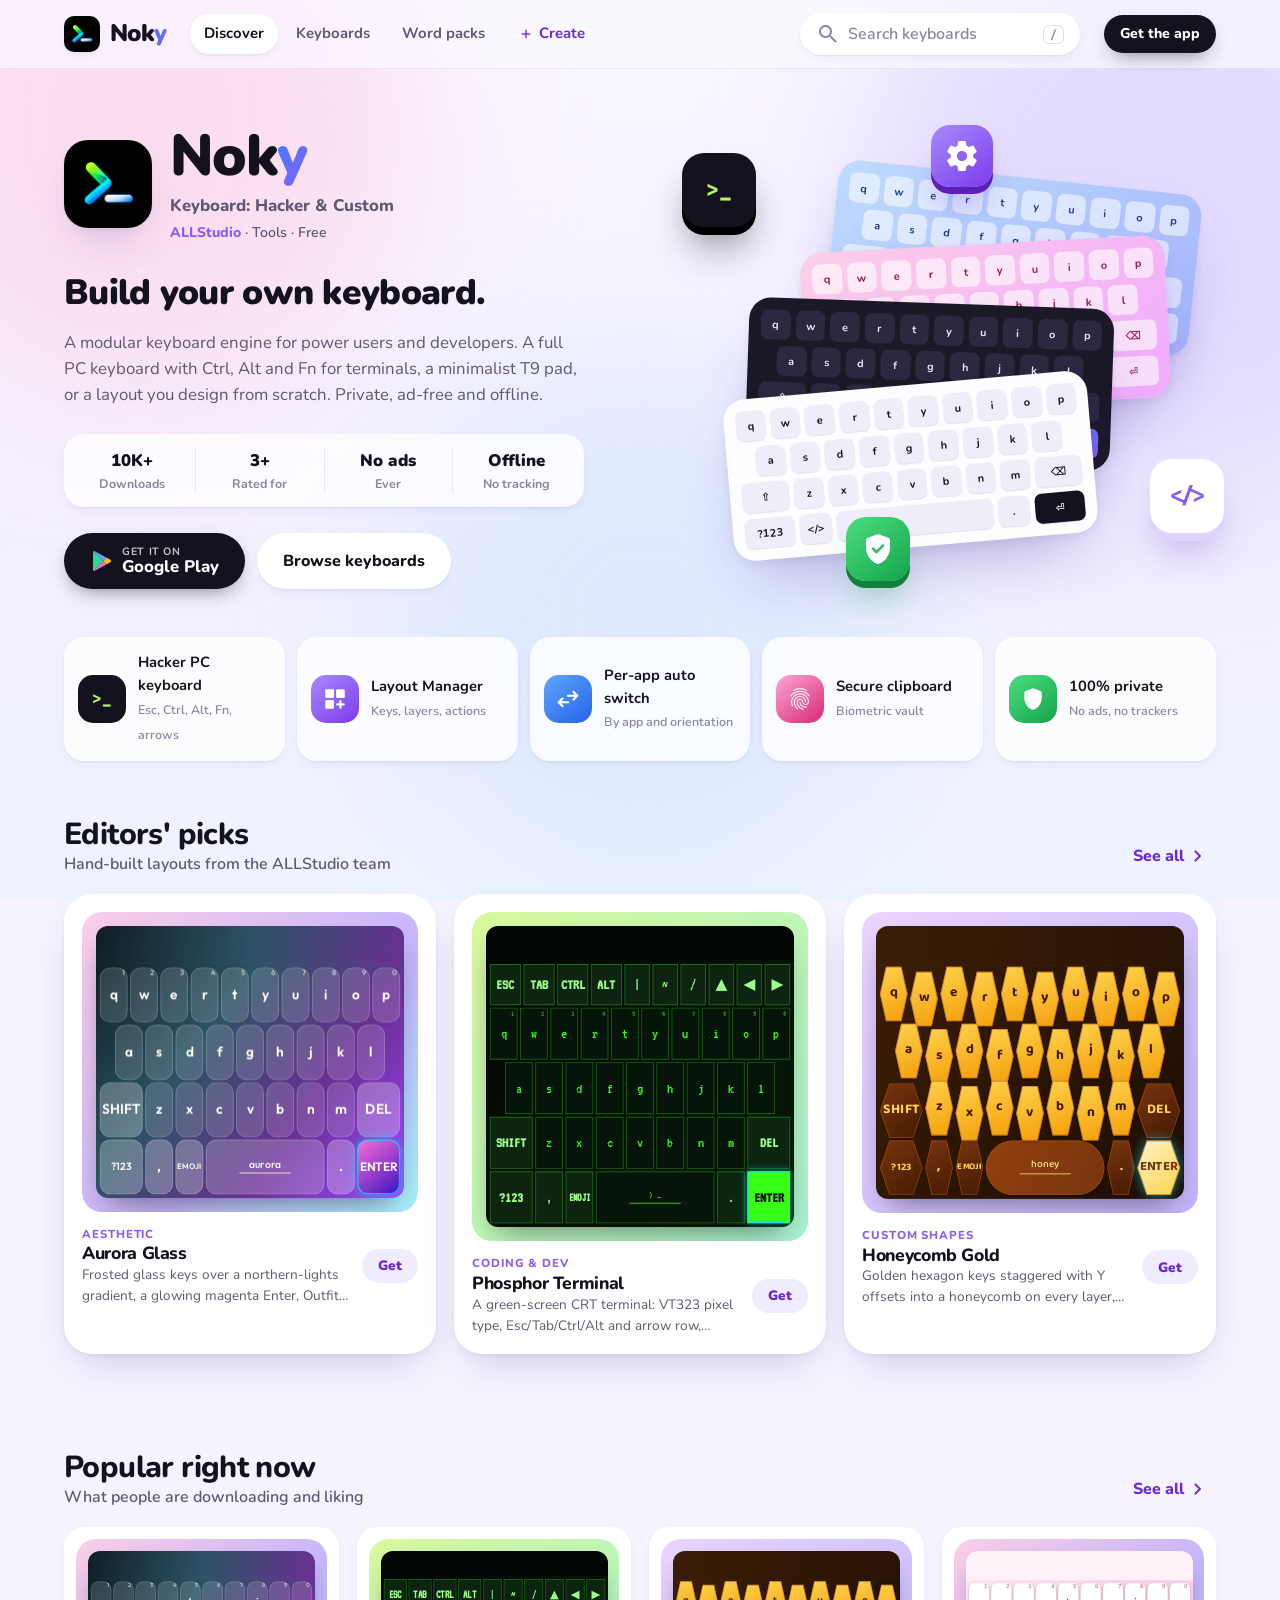
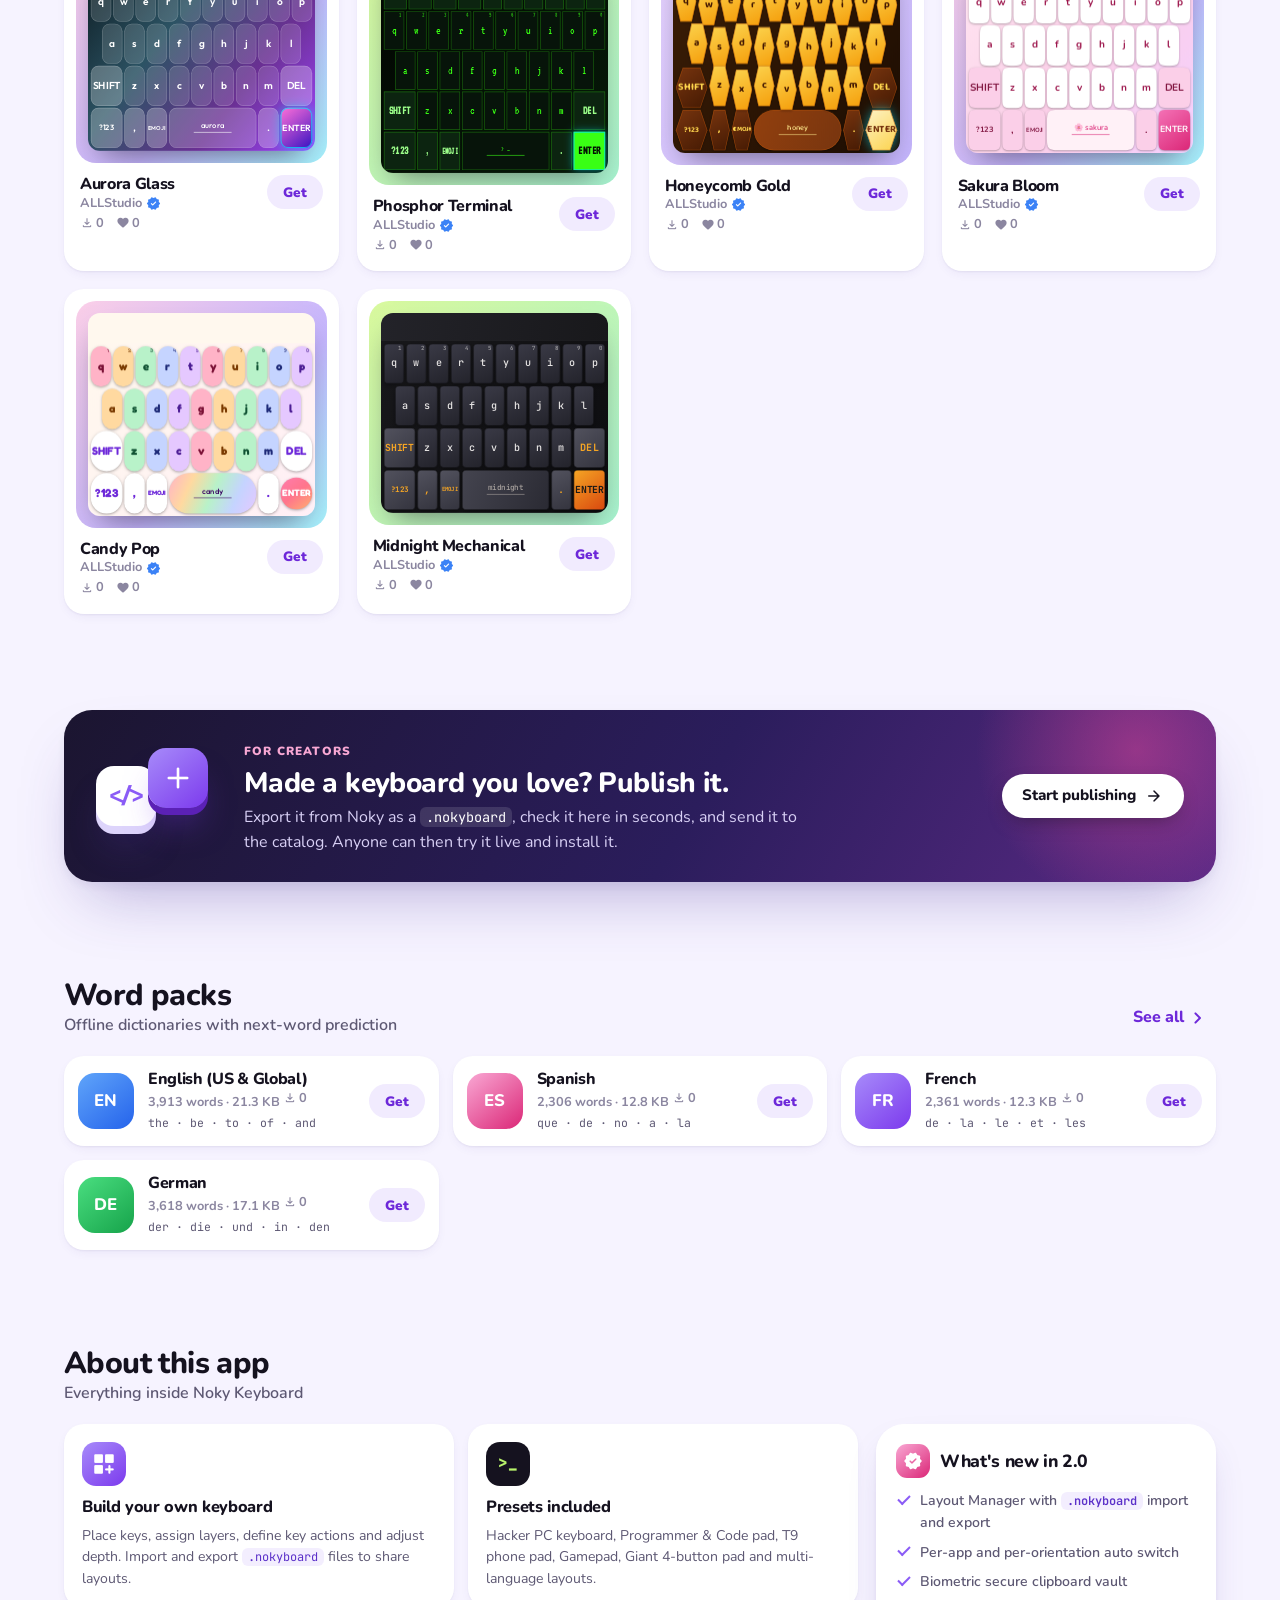
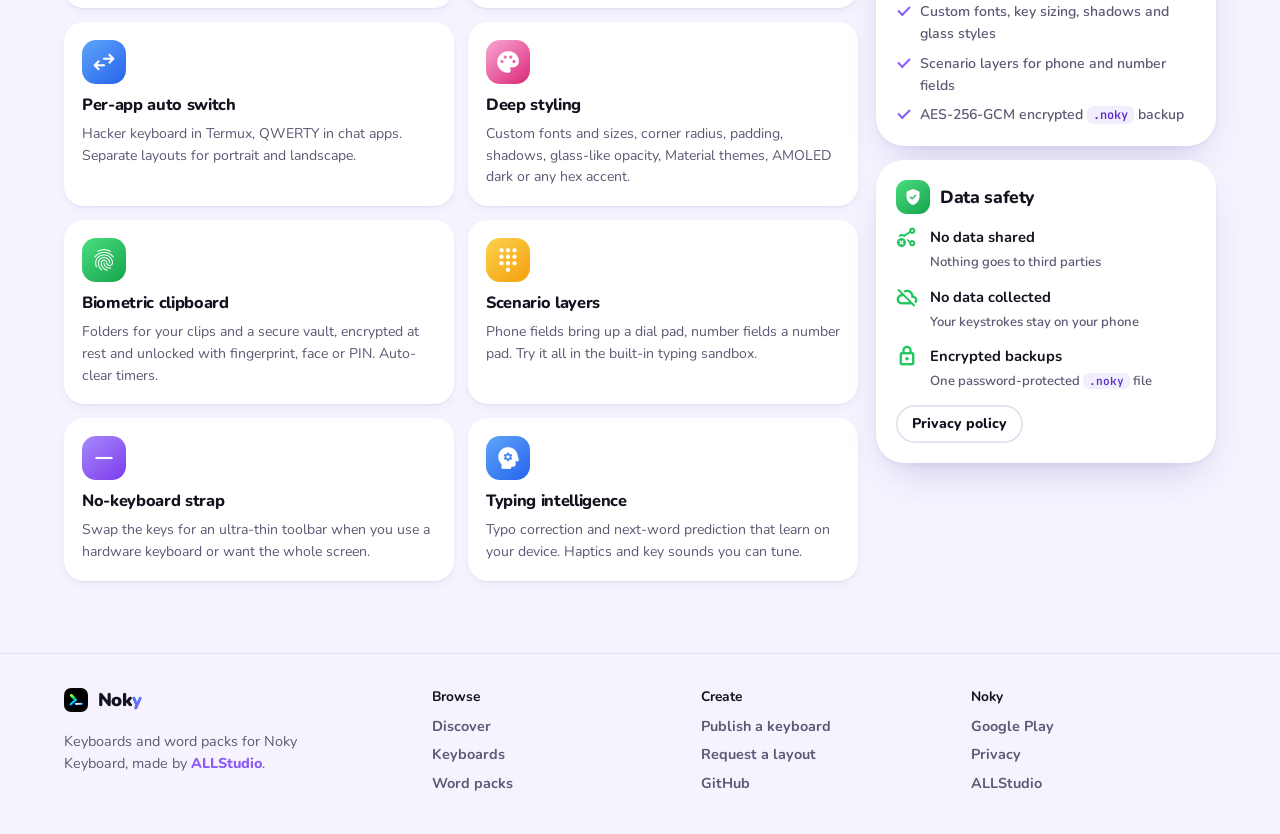
==== index.html @ 3ae0f31f "Added Initial Content" ====
<!DOCTYPE html>
<html lang="en">
<head>
    <meta charset="UTF-8">
    <meta name="viewport" content="width=device-width, initial-scale=1.0, viewport-fit=cover">
    <title>Noky Keyboard — Hacker &amp; Custom Keyboard for Android</title>
    <meta name="description" content="Try custom keyboards for Noky Keyboard live in your browser, then install them on Android. Private, ad-free and offline.">
    <script>
        // Old one-page links (including the one inside the Noky app) → their new pages.
        (function () {
            var to = { keyboards: "./keyboards.html", dictionaries: "./word-packs.html", create: "./create.html", publish: "./create.html#publish", request: "./create.html#request" }[location.hash.slice(1)];
            if (to) location.replace(to);
        })();
    </script>
    <meta name="theme-color" content="#F4F0FF">
    <link rel="canonical" href="https://noky.allstudio.app/">
    <meta property="og:type" content="website">
    <meta property="og:site_name" content="Noky Keyboard">
    <meta property="og:title" content="Noky Keyboard — Hacker &amp; Custom Keyboard for Android">
    <meta property="og:description" content="Try custom keyboards for Noky Keyboard live in your browser, then install them on Android. Private, ad-free and offline.">
    <meta property="og:url" content="https://noky.allstudio.app/">
    <meta property="og:image" content="https://noky.allstudio.app/icon.png">
    <meta name="twitter:card" content="summary">
    <link rel="icon" type="image/png" href="./icon-192.png">
    <link rel="apple-touch-icon" href="./icon.png">
    <link rel="preconnect" href="https://fonts.googleapis.com">
    <link rel="preconnect" href="https://fonts.gstatic.com" crossorigin>
    <link href="https://fonts.googleapis.com/css2?family=Nunito:wght@500;600;700;800;900&family=JetBrains+Mono:wght@400;500;600&display=swap" rel="stylesheet">
    <!-- Icon subset for the page itself (see README → Icons). Keyboard previews fetch their own icons on demand. -->
    <link href="https://fonts.googleapis.com/css2?family=Material+Symbols+Rounded:opsz,wght,FILL,GRAD@20..48,400..600,0..1,0&icon_names=add,add_circle,arrow_forward,attach_file,auto_awesome,back_hand,block,bolt,check_circle,chevron_right,close,cloud_off,dashboard_customize,delete_sweep,dialpad,download,download_done,edit_note,error,expand_more,explore,fact_check,favorite,fingerprint,function,gpp_maybe,heart_minus,hexagon,horizontal_rule,info,ios_share,keyboard,link,lock,mail,menu_book,new_releases,palette,psychology,publish,rocket_launch,search,search_off,settings,share_off,shield,shield_lock,sort,swap_horiz,task_alt,terminal,upload_file,verified,verified_user,visibility,warning,workspace_premium&display=block" rel="stylesheet">
    <link rel="stylesheet" href="./styles.css">
</head>
<body data-page="home">
    <a class="skip-link" href="#main">Skip to content</a>
    <div class="backdrop-blobs" aria-hidden="true"><span></span><span></span><span></span></div>

    <header class="topbar">
        <div class="container topbar-row">
            <a href="./" class="brand" aria-label="Noky home">
                <img src="./icon-192.png" alt="" class="brand-icon" width="36" height="36">
                <span class="wordmark">Nok<span class="y">y</span></span>
            </a>
            <nav class="topnav" aria-label="Main">
                <a href="./" aria-current="page">Discover</a>
                <a href="./keyboards.html">Keyboards</a>
                <a href="./word-packs.html">Word packs</a>
                <a href="./create.html" class="nav-create"><span class="material-symbols-rounded" aria-hidden="true">add</span>Create</a>
            </nav>
            <label class="search">
                <span class="material-symbols-rounded" aria-hidden="true">search</span>
                <input type="search" id="kbdSearchInput" placeholder="Search keyboards" aria-label="Search keyboards" autocomplete="off" enterkeyhint="search">
                <kbd class="slash" aria-hidden="true">/</kbd>
            </label>
            <a href="https://play.google.com/store/apps/details?id=app.allstudio.noky" target="_blank" rel="noopener noreferrer" class="btn btn-ink btn-sm get-app">
                Get the app
            </a>
        </div>
    </header>

    <main id="main">
        <!-- App listing hero -->
        <section class="hero">
            <div class="container hero-grid">
                <div class="hero-copy">
                    <div class="listing-head">
                        <img src="./icon-192.png" alt="Noky Keyboard app icon" class="app-icon" width="88" height="88">
                        <div>
                            <h1 class="wordmark xl">Nok<span class="y">y</span></h1>
                            <p class="app-name">Keyboard: Hacker &amp; Custom</p>
                            <p class="dev"><a href="https://allstudio.app">ALLStudio</a> · Tools · Free</p>
                        </div>
                    </div>
                    <p class="hero-tagline">Build your own keyboard.</p>
                    <p class="hero-sub">A modular keyboard engine for power users and developers. A full PC keyboard with Ctrl, Alt and Fn for terminals, a minimalist T9 pad, or a layout you design from scratch. Private, ad-free and offline.</p>

                    <div class="stat-strip" role="list">
                        <div class="stat" role="listitem"><strong>10K+</strong><span>Downloads</span></div>
                        <div class="stat" role="listitem"><strong>3+</strong><span>Rated for</span></div>
                        <div class="stat" role="listitem"><strong>No ads</strong><span>Ever</span></div>
                        <div class="stat" role="listitem"><strong>Offline</strong><span>No tracking</span></div>
                    </div>

                    <div class="hero-cta">
                        <a href="https://play.google.com/store/apps/details?id=app.allstudio.noky" target="_blank" rel="noopener noreferrer" class="btn btn-ink btn-lg">
                            <svg class="play-glyph" viewBox="0 0 24 24" aria-hidden="true"><path fill="#34D399" d="M3.6 2.2 13.4 12l-9.8 9.8c-.4-.2-.6-.6-.6-1.1V3.3c0-.5.2-.9.6-1.1z"/><path fill="#60A5FA" d="m16.7 8.7-3.3 3.3-9.8-9.8c.3-.2.8-.2 1.2 0l11.9 6.5z"/><path fill="#F472B6" d="m16.7 15.3-11.9 6.5c-.4.2-.9.2-1.2 0l9.8-9.8 3.3 3.3z"/><path fill="#FBBF24" d="m20.4 13.3-3.7 2-3.3-3.3 3.3-3.3 3.7 2c.9.5.9 2.1 0 2.6z"/></svg>
                            <span class="stack"><small>Get it on</small>Google Play</span>
                        </a>
                        <a href="./keyboards.html" class="btn btn-soft btn-lg">Browse keyboards</a>
                    </div>
                </div>

                <div class="hero-art" aria-hidden="true">
                    <div class="kb-stack">
                        <div class="mini-kb theme-blue" data-mini></div>
                        <div class="mini-kb theme-pink" data-mini></div>
                        <div class="mini-kb theme-dark" data-mini></div>
                        <div class="mini-kb theme-light" data-mini></div>
                    </div>
                    <div class="tile3d t-term"><span class="mono">&gt;_</span></div>
                    <div class="tile3d t-code"><span class="mono">&lt;/&gt;</span></div>
                    <div class="tile3d t-gear"><span class="material-symbols-rounded filled">settings</span></div>
                    <div class="tile3d t-shield"><span class="material-symbols-rounded filled">verified_user</span></div>
                </div>
            </div>
        </section>

        <!-- Highlights -->
        <section class="container highlights" aria-label="Highlights">
            <div class="hl"><span class="squircle c-ink"><span class="mono">&gt;_</span></span><div><strong>Hacker PC keyboard</strong><span>Esc, Ctrl, Alt, Fn, arrows</span></div></div>
            <div class="hl"><span class="squircle c-purple"><span class="material-symbols-rounded filled">dashboard_customize</span></span><div><strong>Layout Manager</strong><span>Keys, layers, actions</span></div></div>
            <div class="hl"><span class="squircle c-blue"><span class="material-symbols-rounded filled">swap_horiz</span></span><div><strong>Per-app auto switch</strong><span>By app and orientation</span></div></div>
            <div class="hl"><span class="squircle c-pink"><span class="material-symbols-rounded filled">fingerprint</span></span><div><strong>Secure clipboard</strong><span>Biometric vault</span></div></div>
            <div class="hl"><span class="squircle c-green"><span class="material-symbols-rounded filled">shield</span></span><div><strong>100% private</strong><span>No ads, no trackers</span></div></div>
        </section>

        <!-- Featured -->
        <section class="section" aria-labelledby="featuredTitle">
            <div class="container">
                <div class="section-head">
                    <div>
                        <h2 id="featuredTitle">Editors' picks</h2>
                        <p>Hand-built layouts from the ALLStudio team</p>
                    </div>
                    <a class="see-all" href="./keyboards.html">See all<span class="material-symbols-rounded" aria-hidden="true">chevron_right</span></a>
                </div>
                <div id="featuredRail" class="featured-rail"></div>
            </div>
        </section>

        <section class="section">
            <div class="container">
                <div class="section-head">
                    <div>
                        <h2>Popular right now</h2>
                        <p>What people are downloading and liking</p>
                    </div>
                    <a class="see-all" href="./keyboards.html">See all<span class="material-symbols-rounded" aria-hidden="true">chevron_right</span></a>
                </div>
                <div id="popularGrid" class="kbd-grid compact"></div>
            </div>
        </section>

        <!-- Create banner -->
        <section class="section">
            <div class="container">
                <a href="./create.html" class="create-banner">
                    <div class="cb-art" aria-hidden="true">
                        <span class="tile3d mini t-code"><span class="mono">&lt;/&gt;</span></span>
                        <span class="tile3d mini t-gear"><span class="material-symbols-rounded filled">add</span></span>
                    </div>
                    <div class="cb-copy">
                        <span class="eyebrow">For creators</span>
                        <h2>Made a keyboard you love? Publish it.</h2>
                        <p>Export it from Noky as a <code>.nokyboard</code>, check it here in seconds, and send it to the catalog. Anyone can then try it live and install it.</p>
                    </div>
                    <span class="btn btn-ink">Start publishing<span class="material-symbols-rounded" aria-hidden="true">arrow_forward</span></span>
                </a>
            </div>
        </section>

        <section class="section">
            <div class="container">
                <div class="section-head">
                    <div>
                        <h2>Word packs</h2>
                        <p>Offline dictionaries with next-word prediction</p>
                    </div>
                    <a class="see-all" href="./word-packs.html">See all<span class="material-symbols-rounded" aria-hidden="true">chevron_right</span></a>
                </div>
                <div id="dictionariesGrid" class="dict-grid" data-limit="4"></div>
            </div>
        </section>

        <!-- About this app -->
        <section id="about" class="section">
            <div class="container">
                <div class="section-head">
                    <div>
                        <h2>About this app</h2>
                        <p>Everything inside Noky Keyboard</p>
                    </div>
                </div>
                <div class="about-grid">
                    <div class="features">
                        <article class="feat">
                            <span class="squircle c-purple"><span class="material-symbols-rounded filled">dashboard_customize</span></span>
                            <h3>Build your own keyboard</h3>
                            <p>Place keys, assign layers, define key actions and adjust depth. Import and export <code>.nokyboard</code> files to share layouts.</p>
                        </article>
                        <article class="feat">
                            <span class="squircle c-ink"><span class="mono">&gt;_</span></span>
                            <h3>Presets included</h3>
                            <p>Hacker PC keyboard, Programmer &amp; Code pad, T9 phone pad, Gamepad, Giant 4-button pad and multi-language layouts.</p>
                        </article>
                        <article class="feat">
                            <span class="squircle c-blue"><span class="material-symbols-rounded filled">swap_horiz</span></span>
                            <h3>Per-app auto switch</h3>
                            <p>Hacker keyboard in Termux, QWERTY in chat apps. Separate layouts for portrait and landscape.</p>
                        </article>
                        <article class="feat">
                            <span class="squircle c-pink"><span class="material-symbols-rounded filled">palette</span></span>
                            <h3>Deep styling</h3>
                            <p>Custom fonts and sizes, corner radius, padding, shadows, glass-like opacity, Material themes, AMOLED dark or any hex accent.</p>
                        </article>
                        <article class="feat">
                            <span class="squircle c-green"><span class="material-symbols-rounded filled">fingerprint</span></span>
                            <h3>Biometric clipboard</h3>
                            <p>Folders for your clips and a secure vault, encrypted at rest and unlocked with fingerprint, face or PIN. Auto-clear timers.</p>
                        </article>
                        <article class="feat">
                            <span class="squircle c-amber"><span class="material-symbols-rounded filled">dialpad</span></span>
                            <h3>Scenario layers</h3>
                            <p>Phone fields bring up a dial pad, number fields a number pad. Try it all in the built-in typing sandbox.</p>
                        </article>
                        <article class="feat">
                            <span class="squircle c-purple"><span class="material-symbols-rounded filled">horizontal_rule</span></span>
                            <h3>No-keyboard strap</h3>
                            <p>Swap the keys for an ultra-thin toolbar when you use a hardware keyboard or want the whole screen.</p>
                        </article>
                        <article class="feat">
                            <span class="squircle c-blue"><span class="material-symbols-rounded filled">psychology</span></span>
                            <h3>Typing intelligence</h3>
                            <p>Typo correction and next-word prediction that learn on your device. Haptics and key sounds you can tune.</p>
                        </article>
                    </div>

                    <aside class="side-cards">
                        <div class="card side">
                            <h3><span class="squircle sm c-pink"><span class="material-symbols-rounded filled">new_releases</span></span>What's new in 2.0</h3>
                            <ul class="ticks">
                                <li>Layout Manager with <code>.nokyboard</code> import and export</li>
                                <li>Per-app and per-orientation auto switch</li>
                                <li>Biometric secure clipboard vault</li>
                                <li>Custom fonts, key sizing, shadows and glass styles</li>
                                <li>Scenario layers for phone and number fields</li>
                                <li>AES-256-GCM encrypted <code>.noky</code> backup</li>
                            </ul>
                        </div>
                        <div class="card side">
                            <h3><span class="squircle sm c-green"><span class="material-symbols-rounded filled">verified_user</span></span>Data safety</h3>
                            <div class="safety-line"><span class="material-symbols-rounded">share_off</span><div><strong>No data shared</strong><span>Nothing goes to third parties</span></div></div>
                            <div class="safety-line"><span class="material-symbols-rounded">cloud_off</span><div><strong>No data collected</strong><span>Your keystrokes stay on your phone</span></div></div>
                            <div class="safety-line"><span class="material-symbols-rounded">lock</span><div><strong>Encrypted backups</strong><span>One password-protected <code>.noky</code> file</span></div></div>
                            <a href="./privacy-policy.html" class="btn btn-ghost btn-sm">Privacy policy</a>
                        </div>
                    </aside>
                </div>
            </div>
        </section>
    </main>

    <!-- Keyboard details sheet -->
    <div id="previewModalBackdrop" class="sheet-backdrop" role="dialog" aria-modal="true" aria-labelledby="previewModalTitle" hidden>
        <div class="sheet">
            <button type="button" id="closePreviewModalBtn" class="icon-btn sheet-close" aria-label="Close">
                <span class="material-symbols-rounded">close</span>
            </button>

            <div class="sheet-head">
                <span id="previewModalIcon" class="squircle lg c-purple"><span class="material-symbols-rounded filled">keyboard</span></span>
                <div class="sheet-title">
                    <h3 id="previewModalTitle">Keyboard</h3>
                    <p class="dev"><span id="previewModalAuthorBadge">ALLStudio</span> <span id="previewModalVerified" class="material-symbols-rounded filled verified" title="Official ALLStudio package">verified</span> · <span id="previewModalCategory"></span></p>
                </div>
                <div class="sheet-actions">
                    <button type="button" id="likeKeyboardBtn" class="btn btn-soft like-btn" aria-pressed="false" aria-label="Like this keyboard" hidden>
                        <span class="material-symbols-rounded">favorite</span><span class="like-count">0</span>
                    </button>
                    <div class="share-wrap" id="shareWrap">
                        <button type="button" id="shareKeyboardBtn" class="btn btn-soft share-btn" aria-haspopup="menu" aria-expanded="false" aria-controls="shareMenu">
                            <span class="material-symbols-rounded">ios_share</span><span class="label">Share</span>
                        </button>
                        <div id="shareMenu" class="share-menu" role="menu" hidden>
                            <div class="share-head">
                                <strong>Share this keyboard</strong>
                                <span class="mono" data-share-url></span>
                            </div>
                            <button type="button" class="share-item primary" data-copy-link role="menuitem"><span class="material-symbols-rounded">link</span>Copy link</button>
                            <div class="share-grid">
                                <a class="share-app" data-share="whatsapp" href="#" target="_blank" rel="noopener noreferrer" role="menuitem"><span class="dot wa"><svg viewBox="0 0 24 24" aria-hidden="true"><path fill="currentColor" d="M12 2a10 10 0 0 0-8.6 15.1L2 22l5-1.3A10 10 0 1 0 12 2Zm5.3 14.1c-.2.6-1.3 1.2-1.8 1.3-.5.1-1 .1-3.3-.8-2.8-1.2-4.6-4-4.7-4.2-.1-.2-1.1-1.5-1.1-2.9s.7-2 1-2.3c.2-.3.5-.3.7-.3h.5c.2 0 .4 0 .6.5l.9 2.1c.1.2.1.4 0 .5l-.3.5-.4.4c-.1.1-.3.3-.1.6.2.3.8 1.3 1.7 2.1 1.2 1 2.1 1.3 2.4 1.5.3.1.5.1.6-.1l.9-1.1c.2-.3.4-.2.6-.1l2 1c.3.1.5.2.5.3.1.2.1.7-.1 1.3Z"/></svg></span>WhatsApp</a>
                                <a class="share-app" data-share="telegram" href="#" target="_blank" rel="noopener noreferrer" role="menuitem"><span class="dot tg"><svg viewBox="0 0 24 24" aria-hidden="true"><path fill="currentColor" d="M21.6 4.2 2.9 11.4c-1.3.5-1.3 1.2-.2 1.6l4.8 1.5 1.8 5.6c.2.6.1.9.8.9.5 0 .7-.2 1-.5l2.4-2.3 4.9 3.6c.9.5 1.6.2 1.8-.8l3.2-15.1c.3-1.3-.5-1.9-1.8-1.3ZM8 14.1l10.3-6.5c.5-.3.9-.1.6.2l-8.8 8-.3 3.6L8 14.1Z"/></svg></span>Telegram</a>
                                <a class="share-app" data-share="x" href="#" target="_blank" rel="noopener noreferrer" role="menuitem"><span class="dot xx"><svg viewBox="0 0 24 24" aria-hidden="true"><path fill="currentColor" d="M17.8 3h3.1l-6.8 7.7 8 10.3h-6.2l-4.9-6.3L5.4 21H2.3l7.2-8.3L1.8 3h6.4l4.4 5.8L17.8 3Zm-1.1 16.2h1.7L7.4 4.7H5.6l11.1 14.5Z"/></svg></span>X</a>
                                <a class="share-app" data-share="reddit" href="#" target="_blank" rel="noopener noreferrer" role="menuitem"><span class="dot rd"><svg viewBox="0 0 24 24" aria-hidden="true"><path fill="currentColor" d="M22 12.1a2.2 2.2 0 0 0-3.7-1.6 10.8 10.8 0 0 0-5.8-1.8l1-4.6 3.2.7a1.6 1.6 0 1 0 .2-1l-3.6-.8a.5.5 0 0 0-.6.4l-1.1 5.3c-2.2 0-4.3.7-5.9 1.8a2.2 2.2 0 1 0-2.4 3.6v.6c0 3.4 3.9 6.1 8.8 6.1s8.8-2.7 8.8-6.1v-.6A2.2 2.2 0 0 0 22 12.1ZM7 13.7a1.6 1.6 0 1 1 3.1 0 1.6 1.6 0 0 1-3.1 0Zm8.8 4.1a5.7 5.7 0 0 1-3.8 1.2 5.7 5.7 0 0 1-3.8-1.2.4.4 0 0 1 .6-.6 4.9 4.9 0 0 0 3.2 1 4.9 4.9 0 0 0 3.2-1 .4.4 0 1 1 .6.6Zm-.3-2.5a1.6 1.6 0 1 1 0-3.2 1.6 1.6 0 0 1 0 3.2Z"/></svg></span>Reddit</a>
                                <a class="share-app" data-share="email" href="#" role="menuitem"><span class="dot em"><span class="material-symbols-rounded">mail</span></span>Email</a>
                                <button type="button" class="share-app" data-copy-file role="menuitem"><span class="dot fl"><span class="material-symbols-rounded">attach_file</span></span>File link</button>
                            </div>
                        </div>
                    </div>
                    <a id="previewModalDownloadBtn" href="#" download class="btn btn-ink" data-dl="">
                        <span class="material-symbols-rounded">download</span>Get
                    </a>
                </div>
            </div>

            <div id="previewModalStats" class="stat-strip compact"></div>

            <div class="try-panel">
                <div class="try-bar">
                    <span class="try-label">Try it</span>
                    <span id="modalSandboxText" class="mono try-text"></span>
                    <span id="modalSandboxNote" class="try-note" hidden></span>
                    <button type="button" id="modalSandboxClearBtn" class="btn btn-ghost btn-xs">Clear</button>
                </div>
                <div id="modalLayerTabs" class="chips small"></div>
                <div class="stage-wrap">
                    <div id="modalKeyboardStage" class="kbd-stage"></div>
                    <div id="altPopover" class="alt-popover" hidden></div>
                </div>
                <div id="modalKeyInspector" class="key-inspector" aria-live="polite">Tap or hold a key to see what it does.</div>
            </div>

            <div class="sheet-body">
                <div>
                    <h4>About this keyboard</h4>
                    <p id="previewModalDesc"></p>
                    <div id="previewModalTags" class="tag-row"></div>
                </div>
                <div class="pkg-info">
                    <h4>Package</h4>
                    <dl>
                        <dt>ID</dt><dd id="previewModalIdBadge" class="mono"></dd>
                        <dt>File</dt><dd id="previewModalFile" class="mono"></dd>
                        <dt>Checksum</dt><dd id="previewModalSha" class="mono sha"></dd>
                    </dl>
                </div>
            </div>
        </div>
    </div>

    <footer class="footer">
        <div class="container footer-grid">
            <div class="footer-brand">
                <a href="./" class="brand small"><img src="./icon-192.png" alt="" width="24" height="24"><span class="wordmark">Nok<span class="y">y</span></span></a>
                <p>Keyboards and word packs for Noky Keyboard, made by <a href="https://allstudio.app">ALLStudio</a>.</p>
            </div>
            <nav class="footer-col" aria-label="Browse">
                <strong>Browse</strong>
                <a href="./">Discover</a>
                <a href="./keyboards.html">Keyboards</a>
                <a href="./word-packs.html">Word packs</a>
            </nav>
            <nav class="footer-col" aria-label="Create">
                <strong>Create</strong>
                <a href="./create.html">Publish a keyboard</a>
                <a href="./create.html#request">Request a layout</a>
                <a href="https://github.com/alllifelevel/noky" target="_blank" rel="noopener noreferrer">GitHub</a>
            </nav>
            <nav class="footer-col" aria-label="Noky">
                <strong>Noky</strong>
                <a href="https://play.google.com/store/apps/details?id=app.allstudio.noky" target="_blank" rel="noopener noreferrer">Google Play</a>
                <a href="./privacy-policy.html">Privacy</a>
                <a href="https://allstudio.app">ALLStudio</a>
            </nav>
        </div>
    </footer>

    <nav class="tabbar" aria-label="Main">
        <a href="./" aria-current="page"><span class="material-symbols-rounded filled" aria-hidden="true">explore</span><span>Discover</span></a>
        <a href="./keyboards.html"><span class="material-symbols-rounded" aria-hidden="true">keyboard</span><span>Keyboards</span></a>
        <a href="./word-packs.html"><span class="material-symbols-rounded" aria-hidden="true">menu_book</span><span>Word packs</span></a>
        <a href="./create.html"><span class="material-symbols-rounded" aria-hidden="true">add_circle</span><span>Create</span></a>
    </nav>

    <div id="toast" class="toast" role="status" aria-live="polite"></div>

    <script src="./config.js" defer></script>
    <script src="./stats.js" defer></script>
    <script src="./key-icons.js" defer></script>
    <script src="./renderer.js" defer></script>
    <script src="./app.js" defer></script>
</body>
</html>
---- styles.css ----
/* Noky — Playful Technical / Soft Neumorphism */
:root {
    --ink: #15121f;
    --ink-2: #2a2638;
    --text: #1d1a2b;
    --text-2: #5d5873;
    --text-3: #8b86a0;
    --bg: #f6f3ff;
    --card: rgba(255, 255, 255, 0.78);
    --card-solid: #ffffff;
    --line: rgba(80, 60, 160, 0.10);
    --line-2: rgba(80, 60, 160, 0.18);

    --blue: #3b82f6;
    --purple: #8b5cf6;
    --pink: #ec4899;
    --green: #22c55e;
    --amber: #f59e0b;
    --danger: #e11d48;
    --grad-y: linear-gradient(135deg, #3b82f6 0%, #8b5cf6 100%);

    --sh-1: 0 1px 2px rgba(50, 30, 110, 0.06), 0 4px 12px -4px rgba(70, 50, 150, 0.10);
    --sh-2: 0 2px 4px rgba(50, 30, 110, 0.05), 0 18px 40px -16px rgba(70, 50, 150, 0.28);
    --sh-3: 0 4px 8px rgba(50, 30, 110, 0.06), 0 32px 64px -24px rgba(70, 50, 150, 0.38);

    --r-sm: 12px;
    --r: 20px;
    --r-lg: 28px;
    --font: "Nunito", system-ui, -apple-system, "Segoe UI", sans-serif;
    --mono: "JetBrains Mono", ui-monospace, Consolas, monospace;
    --ease: cubic-bezier(0.2, 0, 0, 1);
}

*, *::before, *::after { box-sizing: border-box; margin: 0; padding: 0; }
html { scroll-behavior: smooth; scroll-padding-top: 84px; -webkit-text-size-adjust: 100%; }
body {
    font-family: var(--font);
    font-size: 16px;
    line-height: 1.55;
    color: var(--text);
    background: var(--bg);
    -webkit-font-smoothing: antialiased;
    overflow-x: hidden;
}
body.no-scroll { overflow: hidden; }
a { color: inherit; text-decoration: none; }
img, svg { display: block; }
button, input, select, textarea { font: inherit; color: inherit; }
h1, h2, h3, h4 { font-weight: 800; letter-spacing: -0.02em; line-height: 1.15; }
code, .mono { font-family: var(--mono); }
code { font-size: 0.85em; background: rgba(139, 92, 246, 0.10); color: #5b30c9; border-radius: 6px; padding: 1px 6px; }
.muted { color: var(--text-2); }
[hidden] { display: none !important; }
:focus-visible { outline: 3px solid rgba(139, 92, 246, 0.55); outline-offset: 2px; border-radius: 8px; }

.container { width: 100%; max-width: 1200px; margin: 0 auto; padding: 0 24px; }
@media (max-width: 640px) { .container { padding: 0 16px; } }

/* Pastel backdrop */
.backdrop-blobs { position: fixed; inset: 0; z-index: -1; overflow: hidden; pointer-events: none;
    background: linear-gradient(180deg, #fbf8ff 0%, #f3efff 60%, #eef3ff 100%); }
.backdrop-blobs span { position: absolute; border-radius: 50%; filter: blur(80px); opacity: 0.75; }
.backdrop-blobs span:nth-child(1) { width: 560px; height: 560px; left: -140px; top: -160px; background: #fcd6ec; }
.backdrop-blobs span:nth-child(2) { width: 620px; height: 620px; right: -200px; top: -120px; background: #dcd3ff; }
.backdrop-blobs span:nth-child(3) { width: 520px; height: 520px; left: 30%; top: 360px; background: #d3e6ff; opacity: 0.6; }

/* Wordmark */
.wordmark { font-weight: 900; letter-spacing: -0.03em; color: var(--ink); white-space: nowrap; }
.wordmark .y { display: inline-block; background: var(--grad-y); -webkit-background-clip: text; background-clip: text; color: transparent; -webkit-text-fill-color: transparent; padding: 0 0.1em 0.16em 0.02em; margin: 0 -0.1em -0.16em -0.02em; }
.wordmark.xl { font-size: clamp(2.6rem, 6vw, 3.6rem); line-height: 1.08; padding-bottom: 0.04em; }

/* Buttons */
.btn {
    display: inline-flex; align-items: center; justify-content: center; gap: 8px;
    height: 44px; padding: 0 20px; border-radius: 999px; border: 0;
    font-weight: 800; font-size: 0.95rem; cursor: pointer; white-space: nowrap;
    transition: transform 140ms var(--ease), box-shadow 160ms var(--ease), background-color 160ms var(--ease);
}
.btn:hover { transform: translateY(-1px); }
.btn:active { transform: translateY(1px); }
.btn .material-symbols-rounded { font-size: 20px; }
.btn-sm { height: 38px; padding: 0 16px; font-size: 0.88rem; }
.btn-xs { height: 30px; padding: 0 12px; font-size: 0.8rem; }
.btn-lg { height: 56px; padding: 0 26px; font-size: 1rem; }
.btn-ink { background: var(--ink); color: #fff; box-shadow: 0 8px 20px -8px rgba(21, 18, 31, 0.55); }
.btn-ink:hover { box-shadow: 0 12px 26px -10px rgba(21, 18, 31, 0.6); }
.btn-soft { background: var(--card-solid); color: var(--ink); box-shadow: var(--sh-1); }
.btn-soft:hover { box-shadow: var(--sh-2); }
.btn-ghost { background: transparent; color: var(--ink); box-shadow: inset 0 0 0 1.5px var(--line-2); }
.btn-ghost:hover { background: rgba(255, 255, 255, 0.7); }
.btn .stack { display: flex; flex-direction: column; align-items: flex-start; line-height: 1.1; font-size: 1.05rem; }
.btn .stack small { font-size: 0.66rem; font-weight: 700; opacity: 0.75; text-transform: uppercase; letter-spacing: 0.06em; }
.play-glyph { width: 24px; height: 24px; }
.icon-btn { width: 40px; height: 40px; display: grid; place-items: center; border-radius: 50%; border: 0; background: var(--card-solid); box-shadow: var(--sh-1); cursor: pointer; transition: transform 140ms var(--ease); }
.icon-btn:hover { transform: scale(1.06); }

/* Topbar */
.topbar {
    position: sticky; top: 0; z-index: 40;
    background: rgba(250, 248, 255, 0.72);
    backdrop-filter: saturate(160%) blur(16px);
    -webkit-backdrop-filter: saturate(160%) blur(16px);
    border-bottom: 1px solid var(--line);
}
.topbar-row { display: flex; align-items: center; gap: 24px; height: 68px; }
.brand { display: inline-flex; align-items: center; gap: 10px; flex: none; }
.brand-icon { width: 36px; height: 36px; border-radius: 10px; box-shadow: var(--sh-1); }
.brand .wordmark { font-size: 1.5rem; }
.brand.small .wordmark { font-size: 1.15rem; }
.brand.small img { border-radius: 7px; }
.topnav { display: flex; gap: 4px; }
.topnav a { padding: 8px 14px; border-radius: 999px; font-weight: 700; font-size: 0.93rem; color: var(--text-2); transition: background-color 150ms var(--ease), color 150ms var(--ease); }
.topnav a:hover { background: rgba(255, 255, 255, 0.8); color: var(--ink); }
.search { margin-left: auto; display: flex; align-items: center; gap: 8px; height: 42px; padding: 0 16px; width: min(280px, 32vw);
    background: var(--card-solid); border-radius: 999px; box-shadow: var(--sh-1); color: var(--text-3); cursor: text; }
.search input { border: 0; outline: 0; background: transparent; width: 100%; font-weight: 600; color: var(--ink); }
.search input::placeholder { color: var(--text-3); }
.search:focus-within { box-shadow: 0 0 0 3px rgba(139, 92, 246, 0.25), var(--sh-1); }
@media (max-width: 980px) {
    .topnav { display: none; }
    .topbar-row { gap: 12px; }
    .search { width: auto; flex: 1; min-width: 0; }
}
@media (max-width: 480px) {
    .brand .wordmark { display: none; }
    .get-app { padding: 0 14px; }
}

/* Hero */
.hero { padding: 56px 0 24px; }
.hero-grid { display: grid; grid-template-columns: 1.05fr 0.95fr; gap: 40px; align-items: center; }
.listing-head { display: flex; align-items: center; gap: 18px; margin-bottom: 22px; }
.app-icon { width: 88px; height: 88px; border-radius: 24px; box-shadow: var(--sh-2); }
.dev { color: var(--text-2); font-weight: 600; font-size: 0.95rem; margin-top: 6px; }
.dev a { color: var(--purple); font-weight: 800; }
.hero-tagline { font-size: clamp(1.6rem, 3.4vw, 2.2rem); font-weight: 900; color: var(--ink); letter-spacing: -0.02em; margin-bottom: 10px; }
.hero-sub { color: var(--text-2); font-size: 1.05rem; max-width: 520px; margin-bottom: 26px; }
.stat-strip { display: flex; background: var(--card); border-radius: var(--r); box-shadow: var(--sh-1); padding: 14px 4px; margin-bottom: 26px; max-width: 520px; backdrop-filter: blur(8px); }
.stat { flex: 1; display: flex; flex-direction: column; align-items: center; text-align: center; padding: 0 8px; min-width: 0; }
.stat + .stat { border-left: 1px solid var(--line); }
.stat strong { font-size: 1.05rem; font-weight: 900; color: var(--ink); }
.stat span { font-size: 0.78rem; color: var(--text-3); font-weight: 700; }
.hero-cta { display: flex; flex-wrap: wrap; gap: 12px; }

.hero-art { position: relative; height: 440px; }
.kb-stack { position: absolute; inset: 40px 20px 30px 40px; }
.mini-kb {
    position: absolute; width: 78%; aspect-ratio: 2.25 / 1; border-radius: 22px; padding: 12px;
    display: grid; gap: 6px; grid-template-rows: repeat(4, 1fr);
    box-shadow: var(--sh-3);
    transform-origin: center;
}
.mini-kb .r { display: flex; gap: 5px; }
.mini-kb .r.p { padding: 0 5%; }
.mini-kb i { flex: 1 1 0; border-radius: 7px; display: grid; place-items: center; font: 700 0.68rem var(--font); font-style: normal; }
.mini-kb i.w { flex-grow: 1.6; }
.mini-kb i.sp { flex-grow: 5; }
.theme-blue { right: 0; top: 0; background: linear-gradient(135deg, #bfdbfe, #a5b4fc); transform: rotate(6deg); }
.theme-blue i { background: rgba(255, 255, 255, 0.55); color: #1e3a8a; }
.theme-pink { right: 6%; top: 18%; background: linear-gradient(135deg, #fbcfe8, #f0abfc); transform: rotate(-3deg); }
.theme-pink i { background: rgba(255, 255, 255, 0.6); color: #9d174d; }
.theme-dark { left: 4%; top: 34%; background: #1b1827; transform: rotate(2deg); }
.theme-dark i { background: #2c2840; color: #e9e6ff; }
.theme-dark i.hot { background: var(--grad-y); color: #fff; }
.theme-light { left: 0; bottom: 0; background: #fdfcff; transform: rotate(-5deg); }
.theme-light i { background: #f0edf9; color: var(--ink); box-shadow: 0 1px 0 rgba(60, 40, 120, 0.12); }
.theme-light i.hot { background: var(--ink); color: #fff; }

.tile3d {
    position: absolute; width: 74px; height: 74px; border-radius: 22px;
    display: grid; place-items: center; font-weight: 800; font-size: 1.35rem;
    animation: float 6s ease-in-out infinite;
}
.tile3d .material-symbols-rounded { font-size: 36px; }
.t-term { background: var(--ink); color: #b8f36b; left: -6px; top: 16px; box-shadow: 0 8px 0 #000, 0 26px 40px -12px rgba(21, 18, 31, 0.6); }
.t-code { background: #fff; color: var(--purple); right: -8px; bottom: 44px; box-shadow: 0 8px 0 #ddd4fb, 0 26px 40px -14px rgba(90, 60, 180, 0.45); animation-delay: -2s; }
.t-gear { background: linear-gradient(140deg, #a78bfa, #7c3aed); color: #fff; left: 46%; top: -12px; width: 62px; height: 62px; border-radius: 19px; box-shadow: 0 7px 0 #5b21b6, 0 24px 36px -14px rgba(124, 58, 237, 0.6); animation-delay: -4s; }
.t-shield { background: linear-gradient(140deg, #4ade80, #16a34a); color: #fff; left: 30%; bottom: -4px; width: 64px; height: 64px; border-radius: 20px; box-shadow: 0 7px 0 #15803d, 0 24px 36px -14px rgba(22, 163, 74, 0.55); animation-delay: -1s; }
@keyframes float { 0%, 100% { transform: translateY(0); } 50% { transform: translateY(-8px); } }

@media (max-width: 960px) {
    .hero-grid { grid-template-columns: 1fr; }
    .hero-art { height: 340px; max-width: 560px; width: 100%; margin: 0 auto; }
}
@media (max-width: 520px) {
    .hero { padding-top: 32px; }
    .hero-art { height: 260px; }
    .mini-kb { padding: 8px; gap: 4px; border-radius: 16px; }
    .mini-kb .r { gap: 3px; }
    .mini-kb i { font-size: 0.5rem; border-radius: 5px; }
    .tile3d { width: 54px; height: 54px; border-radius: 16px; font-size: 1rem; }
    .tile3d .material-symbols-rounded { font-size: 26px; }
    .app-icon { width: 72px; height: 72px; border-radius: 20px; }
}

/* Squircle icon containers */
.squircle { width: 48px; height: 48px; border-radius: 15px; display: grid; place-items: center; flex: none; color: #fff; font-weight: 800; }
.squircle .material-symbols-rounded { font-size: 26px; }
.squircle.sm { width: 34px; height: 34px; border-radius: 11px; }
.squircle.sm .material-symbols-rounded { font-size: 20px; }
.squircle.lg { width: 84px; height: 84px; border-radius: 24px; font-size: 1.6rem; }
.squircle.lg .material-symbols-rounded { font-size: 42px; }
.c-green { background: linear-gradient(140deg, #4ade80, #16a34a); }
.c-purple { background: linear-gradient(140deg, #a78bfa, #7c3aed); }
.c-blue { background: linear-gradient(140deg, #60a5fa, #2563eb); }
.c-pink { background: linear-gradient(140deg, #f9a8d4, #db2777); }
.c-amber { background: linear-gradient(140deg, #fcd34d, #f59e0b); }
.c-ink { background: var(--ink); color: #b8f36b; }

/* Highlights */
.highlights { display: grid; grid-template-columns: repeat(5, 1fr); gap: 12px; padding-top: 24px; padding-bottom: 8px; }
.hl { display: flex; align-items: center; gap: 12px; background: var(--card); border-radius: var(--r); padding: 14px; box-shadow: var(--sh-1); backdrop-filter: blur(8px); }
.hl strong { display: block; font-size: 0.92rem; color: var(--ink); }
.hl span:not(.squircle):not(.material-symbols-rounded):not(.mono) { font-size: 0.78rem; color: var(--text-3); font-weight: 600; }
@media (max-width: 1100px) {
    .highlights { display: flex; overflow-x: auto; scroll-snap-type: x mandatory; scroll-padding-inline: 24px; scrollbar-width: none; padding-bottom: 12px; }
    .highlights::-webkit-scrollbar { display: none; }
    .hl { flex: 0 0 230px; scroll-snap-align: start; }
}

/* Sections */
.section { padding: 48px 0; }
.section-head { display: flex; align-items: flex-end; justify-content: space-between; gap: 16px; margin-bottom: 18px; }
.section-head h2 { font-size: clamp(1.5rem, 3vw, 1.9rem); color: var(--ink); }
.section-head p { color: var(--text-2); font-weight: 600; }

/* Chips */
.chips { display: flex; gap: 8px; overflow-x: auto; scrollbar-width: none; padding: 2px 2px 14px; margin: 0 -2px; }
.chips::-webkit-scrollbar { display: none; }
.chip { flex: none; height: 38px; padding: 0 18px; border-radius: 999px; border: 0; cursor: pointer; font-weight: 800; font-size: 0.88rem;
    background: var(--card-solid); color: var(--text-2); box-shadow: var(--sh-1);
    transition: background-color 150ms var(--ease), color 150ms var(--ease), transform 140ms var(--ease); }
.chip:hover { color: var(--ink); transform: translateY(-1px); }
.chip.active { background: var(--ink); color: #fff; }
.chips.small { padding-bottom: 10px; }
.chips.small .chip { height: 32px; padding: 0 14px; font-size: 0.8rem; }

/* Featured rail */
.featured-rail { display: grid; grid-template-columns: repeat(3, 1fr); gap: 18px; }
.feature-card {
    position: relative; border-radius: var(--r-lg); padding: 18px; cursor: pointer; overflow: hidden;
    background: var(--card-solid); box-shadow: var(--sh-2);
    transition: transform 180ms var(--ease), box-shadow 180ms var(--ease);
    display: flex; flex-direction: column; gap: 14px; text-align: left; border: 0;
}
.feature-card:hover { transform: translateY(-3px); box-shadow: var(--sh-3); }
.feature-card .tray { padding: 14px; }
.feature-card .fc-body { display: flex; align-items: center; gap: 12px; }
.feature-card .fc-text { flex: 1; min-width: 0; }
.feature-card h3 { font-size: 1.1rem; color: var(--ink); }
.feature-card p { font-size: 0.85rem; color: var(--text-2); display: -webkit-box; -webkit-line-clamp: 2; -webkit-box-orient: vertical; overflow: hidden; }
.feature-card .eyebrow { font-size: 0.72rem; font-weight: 800; letter-spacing: 0.08em; text-transform: uppercase; color: var(--purple); }
@media (max-width: 960px) {
    .featured-rail { display: flex; overflow-x: auto; scroll-snap-type: x mandatory; scrollbar-width: none; padding: 4px 4px 24px; margin: -4px -4px 0; }
    .featured-rail::-webkit-scrollbar { display: none; }
    .feature-card { flex: 0 0 min(340px, 84vw); scroll-snap-align: start; }
}

/* Tray (keyboard thumbnail frame) */
.tray { position: relative; display: block; border-radius: var(--r); padding: 14px; overflow: hidden; }
.tray canvas { width: 100%; display: block; border-radius: 12px; box-shadow: 0 14px 28px -12px rgba(21, 18, 31, 0.55); transition: transform 200ms var(--ease); }
.feature-card:hover .tray canvas, .kbd-tile:hover .tray canvas { transform: translateY(-3px) scale(1.015); }
.tray.cat-code { background: linear-gradient(135deg, #d9f99d 0%, #a7f3d0 100%); }
.tray.cat-shapes { background: linear-gradient(135deg, #e9d5ff 0%, #c4b5fd 100%); }
.tray.cat-ergo { background: linear-gradient(135deg, #bfdbfe 0%, #c7d2fe 100%); }
.tray.cat-macro { background: linear-gradient(135deg, #fbcfe8 0%, #f5d0fe 100%); }
.tray.cat-stem { background: linear-gradient(135deg, #fde68a 0%, #fecaca 100%); }
.tray.cat-other { background: linear-gradient(135deg, #e0e7ff 0%, #fce7f3 100%); }

/* Keyboard grid */
.kbd-grid { display: grid; grid-template-columns: repeat(auto-fill, minmax(260px, 1fr)); gap: 18px; }
.kbd-tile {
    background: var(--card-solid); border-radius: var(--r); padding: 12px; box-shadow: var(--sh-1);
    display: flex; flex-direction: column; gap: 12px; cursor: pointer;
    transition: transform 180ms var(--ease), box-shadow 180ms var(--ease);
}
.kbd-tile:hover { transform: translateY(-3px); box-shadow: var(--sh-2); }
.kbd-tile .tray { padding: 12px; }
.tile-body { display: flex; align-items: flex-start; gap: 10px; padding: 0 4px 4px; }
.tile-text { flex: 1; min-width: 0; }
.tile-text h3 { font-size: 1rem; color: var(--ink); white-space: nowrap; overflow: hidden; text-overflow: ellipsis; }
.tile-meta { display: flex; align-items: center; gap: 4px; font-size: 0.8rem; color: var(--text-3); font-weight: 700; white-space: nowrap; overflow: hidden; }
.verified { font-size: 15px !important; color: var(--blue); vertical-align: -2px; }
.get-btn { flex: none; height: 34px; padding: 0 16px; border-radius: 999px; border: 0; background: rgba(139, 92, 246, 0.12); color: #6d28d9; font-weight: 900; font-size: 0.85rem; cursor: pointer; display: inline-flex; align-items: center; transition: background-color 150ms var(--ease), color 150ms var(--ease); }
.get-btn:hover { background: var(--ink); color: #fff; }
.empty { grid-column: 1 / -1; text-align: center; padding: 48px 16px; background: var(--card); border-radius: var(--r); box-shadow: var(--sh-1); }
.empty .material-symbols-rounded { font-size: 40px; color: var(--text-3); }
.empty strong { display: block; color: var(--ink); font-size: 1.05rem; margin: 6px 0 4px; }
.empty p { color: var(--text-2); margin-bottom: 16px; }

/* Dictionaries */
.dict-grid { display: grid; grid-template-columns: repeat(auto-fill, minmax(320px, 1fr)); gap: 14px; }
@media (max-width: 400px) { .dict-grid { grid-template-columns: 1fr; } }
.dict-tile { display: flex; align-items: center; gap: 14px; background: var(--card-solid); border-radius: var(--r); padding: 14px; box-shadow: var(--sh-1); transition: transform 180ms var(--ease), box-shadow 180ms var(--ease); }
.dict-tile:hover { transform: translateY(-2px); box-shadow: var(--sh-2); }
.dict-tile .squircle { width: 56px; height: 56px; border-radius: 17px; font-size: 1.05rem; text-transform: uppercase; letter-spacing: 0.02em; }
.dict-tile h3 { font-size: 1rem; color: var(--ink); white-space: nowrap; overflow: hidden; text-overflow: ellipsis; }
.dict-tile .dmeta { font-size: 0.8rem; color: var(--text-3); font-weight: 700; }
.dict-tile .dsample { font-family: var(--mono); font-size: 0.72rem; color: var(--text-2); white-space: nowrap; overflow: hidden; text-overflow: ellipsis; margin-top: 2px; }
.dict-tile .tile-text { flex: 1; min-width: 0; }
.dict-tile .squircle.long { font-size: 0.72rem; letter-spacing: 0.04em; }

/* Steps */
.steps { display: grid; grid-template-columns: repeat(3, 1fr); gap: 16px; background: var(--card); border-radius: var(--r-lg); padding: 24px; box-shadow: var(--sh-1); backdrop-filter: blur(8px); }
.step { display: flex; flex-direction: column; gap: 4px; padding: 4px 8px; }
.step strong { color: var(--ink); font-size: 1.02rem; }
.step span:not(.step-n) { color: var(--text-2); font-size: 0.9rem; }
.step-n { width: 32px; height: 32px; border-radius: 10px; display: grid; place-items: center; background: var(--grad-y); color: #fff; font-weight: 900; margin-bottom: 8px; }
@media (max-width: 760px) { .steps { grid-template-columns: 1fr; } }

/* Create */
.segmented { display: inline-flex; background: rgba(255, 255, 255, 0.7); border-radius: 999px; padding: 4px; box-shadow: var(--sh-1); margin-bottom: 18px; max-width: 100%; }
.seg { border: 0; background: transparent; height: 38px; padding: 0 18px; border-radius: 999px; font-weight: 800; font-size: 0.9rem; color: var(--text-2); cursor: pointer; transition: background-color 150ms var(--ease), color 150ms var(--ease); white-space: nowrap; }
.seg.active { background: var(--ink); color: #fff; }
.pane { display: none; }
.pane.active { display: block; }
.workspace { display: grid; grid-template-columns: 1fr 1fr; gap: 18px; }
@media (max-width: 860px) { .workspace { grid-template-columns: 1fr; } }
.card { background: var(--card-solid); border-radius: var(--r-lg); padding: 22px; box-shadow: var(--sh-2); display: flex; flex-direction: column; gap: 14px; min-width: 0; }
.card-head { display: flex; align-items: center; justify-content: space-between; gap: 12px; flex-wrap: wrap; }
.card h3 { display: flex; align-items: center; gap: 10px; font-size: 1.1rem; color: var(--ink); }
.card > p.muted { font-size: 0.9rem; }
.dropzone { display: flex; flex-direction: column; align-items: center; gap: 4px; padding: 28px 16px; text-align: center; border-radius: var(--r); border: 2px dashed var(--line-2); background: #faf8ff; cursor: pointer; transition: border-color 150ms var(--ease), background-color 150ms var(--ease); }
.dropzone .material-symbols-rounded { font-size: 36px; color: var(--purple); }
.dropzone strong { color: var(--ink); }
.dropzone span.muted { font-size: 0.85rem; }
.dropzone:hover, .dropzone.dragover { border-color: var(--purple); background: #f3eeff; }
.report { display: flex; flex-direction: column; gap: 8px; }
.report:empty { display: none; }
.status-row { display: flex; gap: 10px; align-items: flex-start; font-size: 0.86rem; background: #faf8ff; border-radius: var(--r-sm); padding: 10px 12px; overflow-wrap: anywhere; }
.status-row .material-symbols-rounded { font-size: 20px; flex: none; }
.status-row.ok .material-symbols-rounded { color: var(--green); }
.status-row.warn .material-symbols-rounded { color: var(--amber); }
.status-row.err { color: var(--danger); }
.json-box { background: var(--ink); color: #d9d4f5; font-family: var(--mono); font-size: 0.76rem; line-height: 1.6; padding: 16px; border-radius: var(--r-sm); max-height: 260px; overflow: auto; white-space: pre; }
.btn-row { display: flex; flex-wrap: wrap; gap: 10px; align-items: center; }
.feedback { font-size: 0.85rem; font-weight: 800; color: var(--green); }

.form-grid { display: grid; grid-template-columns: 1fr 1fr; gap: 14px; }
.form-grid .full { grid-column: 1 / -1; }
@media (max-width: 640px) { .form-grid { grid-template-columns: 1fr; } }
.field { display: flex; flex-direction: column; gap: 6px; }
.field > span { font-size: 0.82rem; font-weight: 800; color: var(--text-2); }
.field input, .field select, .field textarea {
    width: 100%; border: 1.5px solid var(--line-2); background: #fbfaff; border-radius: var(--r-sm);
    padding: 11px 14px; font-weight: 600; outline: 0; transition: border-color 150ms var(--ease), box-shadow 150ms var(--ease);
}
.field textarea { resize: vertical; }
.field input:focus, .field select:focus, .field textarea:focus { border-color: var(--purple); box-shadow: 0 0 0 3px rgba(139, 92, 246, 0.18); }

/* Details sheet */
.sheet-backdrop { position: fixed; inset: 0; z-index: 100; background: rgba(30, 22, 60, 0.38); backdrop-filter: blur(6px); -webkit-backdrop-filter: blur(6px);
    display: flex; align-items: center; justify-content: center; padding: 24px; animation: fade 160ms var(--ease); }
.sheet { position: relative; width: 100%; max-width: 880px; max-height: calc(100vh - 48px); overflow-y: auto; background: #fdfcff; border-radius: var(--r-lg); box-shadow: var(--sh-3); padding: 28px; display: flex; flex-direction: column; gap: 20px; animation: rise 180ms var(--ease); }
@keyframes fade { from { opacity: 0; } }
@keyframes rise { from { opacity: 0; transform: translateY(12px) scale(0.99); } }
.sheet-close { position: absolute; top: 16px; right: 16px; }
.sheet-head { display: flex; align-items: center; gap: 18px; padding-right: 48px; }
.sheet-title { flex: 1; min-width: 0; }
.sheet-title h3 { font-size: clamp(1.3rem, 3vw, 1.7rem); color: var(--ink); }
.stat-strip.compact { max-width: none; margin: 0; }
.try-panel { background: linear-gradient(135deg, #f1ecff, #fde9f4 60%, #e7f0ff); border-radius: var(--r); padding: 16px; display: flex; flex-direction: column; gap: 12px; }
.try-bar { display: flex; align-items: center; gap: 12px; background: #fff; border-radius: 999px; padding: 6px 6px 6px 16px; box-shadow: var(--sh-1); }
.try-label { font-weight: 900; font-size: 0.8rem; color: var(--purple); text-transform: uppercase; letter-spacing: 0.06em; flex: none; }
.try-text { flex: 1; min-width: 0; font-size: 0.85rem; color: var(--ink); white-space: nowrap; overflow: hidden; text-overflow: ellipsis; }
.try-text.placeholder { color: var(--text-3); }
.stage-wrap { position: relative; }
.kbd-stage { position: relative; border-radius: 14px; overflow: hidden; background: #111114; box-shadow: 0 18px 36px -18px rgba(21, 18, 31, 0.7); touch-action: manipulation; user-select: none; -webkit-user-select: none; -webkit-tap-highlight-color: transparent; }
.kbd-stage .stage-canvas { display: block; width: 100%; }
.stage-error { display: flex; gap: 8px; align-items: center; padding: 24px; color: #fecdd3; font-weight: 700; font-size: 0.9rem; }
.key-inspector { font-size: 0.82rem; color: var(--text-2); font-weight: 600; display: flex; flex-direction: column; gap: 8px; overflow-wrap: anywhere; }
.key-inspector strong { color: var(--ink); }
.sheet-body { display: grid; grid-template-columns: 1.3fr 1fr; gap: 24px; }
.sheet-body h4 { font-size: 1rem; color: var(--ink); margin-bottom: 8px; }
.sheet-body p { color: var(--text-2); }
.tag-row { display: flex; flex-wrap: wrap; gap: 6px; margin-top: 12px; }
.tag { font-size: 0.76rem; font-weight: 800; padding: 4px 10px; border-radius: 999px; background: #f0ecfb; color: #5b30c9; }
.tag.mono { font-weight: 500; }
.pkg-info dl { display: grid; grid-template-columns: auto 1fr; gap: 6px 14px; font-size: 0.84rem; }
.pkg-info dt { color: var(--text-3); font-weight: 800; }
.pkg-info dd { color: var(--ink); overflow-wrap: anywhere; }
.pkg-info .sha { font-size: 0.72rem; color: var(--text-2); }
@media (max-width: 720px) {
    .sheet-backdrop { padding: 0; align-items: flex-end; }
    .sheet { max-height: 92vh; border-radius: var(--r-lg) var(--r-lg) 0 0; padding: 20px 16px; }
    .sheet-head { flex-wrap: wrap; gap: 14px; }
    .sheet-head .squircle.lg { width: 64px; height: 64px; border-radius: 19px; }
    .sheet-head .btn { width: 100%; }
    .sheet-body { grid-template-columns: 1fr; }
    .kbd-key { font-size: 0.68rem; }
    .kbd-row { gap: 3px; }
}

/* Footer */
.footer { padding: 32px 0 40px; margin-top: 24px; border-top: 1px solid var(--line); }
.footer-row { display: flex; flex-wrap: wrap; align-items: center; justify-content: space-between; gap: 16px; }
.footer-links { display: flex; flex-wrap: wrap; gap: 6px; }
.footer-links a { padding: 6px 12px; border-radius: 999px; font-weight: 700; font-size: 0.9rem; color: var(--text-2); transition: background-color 150ms var(--ease), color 150ms var(--ease); }
.footer-links a:hover { background: #fff; color: var(--ink); }

/* Privacy policy page */
.policy { max-width: 820px; margin: 40px auto 24px; }
.policy-sheet { background: var(--card-solid); border-radius: var(--r-lg); box-shadow: var(--sh-2); padding: 36px; }
.policy-head { display: flex; align-items: center; gap: 16px; margin-bottom: 18px; }
.policy-head h1 { font-size: clamp(1.5rem, 4vw, 2rem); color: var(--ink); }
.policy-head p { color: var(--text-3); font-weight: 700; font-size: 0.88rem; }
.policy-intro { color: var(--text-2); margin-bottom: 22px; }
.safety-box { background: linear-gradient(135deg, #ecfdf5, #f1ecff); border-radius: var(--r); padding: 18px; display: grid; gap: 12px; margin-bottom: 28px; }
.safety-item { display: flex; gap: 12px; align-items: flex-start; }
.safety-item strong { display: block; color: var(--ink); }
.safety-item span:not(.squircle):not(.material-symbols-rounded) { font-size: 0.88rem; color: var(--text-2); }
.policy-sec { padding: 20px 0; border-top: 1px solid var(--line); }
.policy-sec h2 { font-size: 1.15rem; color: var(--ink); margin-bottom: 10px; }
.policy-sec p, .policy-sec li { color: var(--text-2); font-size: 0.95rem; }
.policy-sec p + p { margin-top: 10px; }
.policy-sec ul { padding-left: 20px; display: grid; gap: 8px; }
.policy-sec strong { color: var(--ink); }
.policy-sec a { color: var(--purple); font-weight: 800; }
@media (max-width: 640px) { .policy { margin-top: 20px; } .policy-sheet { padding: 22px 18px; } }

@media (prefers-reduced-motion: reduce) {
    *, *::before, *::after { animation: none !important; transition: none !important; scroll-behavior: auto !important; }
}

/* Listing name + About this app */
.app-name { font-weight: 800; color: var(--text-2); font-size: 1.05rem; margin-top: 4px; }
.listing-head .dev { margin-top: 2px; font-size: 0.88rem; }
.about-grid { display: grid; grid-template-columns: 1fr 340px; gap: 18px; align-items: start; }
.features { display: grid; grid-template-columns: repeat(2, 1fr); gap: 14px; }
.feat { background: var(--card-solid); border-radius: var(--r); padding: 18px; box-shadow: var(--sh-1); display: flex; flex-direction: column; gap: 8px; transition: transform 180ms var(--ease), box-shadow 180ms var(--ease); }
.feat:hover { transform: translateY(-2px); box-shadow: var(--sh-2); }
.feat .squircle { width: 44px; height: 44px; border-radius: 14px; margin-bottom: 4px; }
.feat h3 { font-size: 1.02rem; color: var(--ink); }
.feat p { font-size: 0.88rem; color: var(--text-2); }
.side-cards { display: flex; flex-direction: column; gap: 14px; position: sticky; top: 88px; }
.card.side { padding: 20px; gap: 12px; }
.card.side .btn { align-self: flex-start; }
.ticks { list-style: none; display: grid; gap: 8px; }
.ticks li { position: relative; padding-left: 24px; font-size: 0.88rem; color: var(--text-2); font-weight: 600; }
.ticks li::before { content: ""; position: absolute; left: 2px; top: 0.35em; width: 12px; height: 7px; border-left: 2.5px solid var(--purple); border-bottom: 2.5px solid var(--purple); transform: rotate(-45deg); }
.safety-line { display: flex; gap: 12px; align-items: flex-start; }
.safety-line > .material-symbols-rounded { color: var(--green); font-size: 22px; }
.safety-line strong { display: block; color: var(--ink); font-size: 0.92rem; }
.safety-line span { font-size: 0.82rem; color: var(--text-2); font-weight: 600; }
@media (max-width: 960px) { .about-grid { grid-template-columns: 1fr; } .side-cards { position: static; } }
@media (max-width: 560px) { .features { grid-template-columns: 1fr; } }

/* ── Polish pass ─────────────────────────────────────────────────────────── */
.section-head h2 .count { font-size: 0.9rem; font-weight: 800; color: var(--text-3); letter-spacing: 0; margin-left: 6px; vertical-align: middle; }
.search .slash { flex: none; font: 700 0.72rem var(--mono); color: var(--text-3); border: 1.5px solid var(--line-2); border-radius: 6px; padding: 1px 6px; }
.search:focus-within .slash { display: none; }
@media (hover: none), (max-width: 860px) { .search .slash { display: none; } }
.search input::-webkit-search-cancel-button { cursor: pointer; }

.chip:focus-visible, .get-btn:focus-visible, .btn:focus-visible { outline: 3px solid rgba(139, 92, 246, 0.55); outline-offset: 2px; }
.kbd-tile:focus-visible, .feature-card:focus-visible { outline: 3px solid rgba(139, 92, 246, 0.55); outline-offset: 3px; }
.get-btn:active { transform: scale(0.96); }
.tray canvas { height: auto; }

/* Sheet header actions + share */
.sheet-actions { display: flex; align-items: center; gap: 10px; flex: none; }
.share-wrap { position: relative; }
.share-btn { padding: 0 16px; }
.share-menu {
    position: absolute; right: 0; top: calc(100% + 10px); z-index: 5; width: 300px;
    background: #fff; border-radius: 20px; box-shadow: var(--sh-3), 0 0 0 1px var(--line);
    padding: 14px; display: flex; flex-direction: column; gap: 12px;
    transform-origin: top right; animation: menu-in 140ms var(--ease);
}
@keyframes menu-in { from { opacity: 0; transform: translateY(-4px) scale(0.97); } }
.share-head { display: flex; flex-direction: column; gap: 2px; }
.share-head strong { color: var(--ink); font-size: 0.95rem; }
.share-head .mono { font-size: 0.72rem; color: var(--text-3); white-space: nowrap; overflow: hidden; text-overflow: ellipsis; }
.share-item { display: flex; align-items: center; justify-content: center; gap: 8px; height: 42px; border: 0; border-radius: 999px; font-weight: 800; cursor: pointer; transition: transform 140ms var(--ease), background-color 150ms var(--ease); }
.share-item.primary { background: var(--ink); color: #fff; }
.share-item:hover { transform: translateY(-1px); }
.share-grid { display: grid; grid-template-columns: repeat(3, 1fr); gap: 6px; }
.share-app { display: flex; flex-direction: column; align-items: center; gap: 6px; padding: 8px 4px; border-radius: 14px; border: 0; background: transparent; font-size: 0.74rem; font-weight: 800; color: var(--text-2); cursor: pointer; transition: background-color 150ms var(--ease); }
.share-app:hover { background: #f4f1fd; color: var(--ink); }
.share-app .dot { width: 40px; height: 40px; border-radius: 13px; display: grid; place-items: center; color: #fff; }
.share-app .dot svg { width: 22px; height: 22px; }
.share-app .dot .material-symbols-rounded { font-size: 22px; }
.dot.wa { background: #25d366; }
.dot.tg { background: #229ed9; }
.dot.xx { background: #111; }
.dot.rd { background: #ff4500; }
.dot.em { background: linear-gradient(140deg, #a78bfa, #7c3aed); }
.dot.fl { background: linear-gradient(140deg, #60a5fa, #2563eb); }

/* Try-it bar */
.try-note { flex: none; font-size: 0.74rem; font-weight: 800; color: #6d28d9; background: #f0ebff; border-radius: 999px; padding: 4px 10px; white-space: nowrap; }
.try-note.pop { animation: note-pop 180ms var(--ease); }
@keyframes note-pop { from { transform: scale(0.9); opacity: 0.4; } }
.try-text { scrollbar-width: none; }

/* Long-press alternatives */
.alt-popover { position: absolute; left: 50%; top: 10px; transform: translateX(-50%); display: flex; gap: 6px; padding: 6px; background: #30303b; border-radius: 12px; box-shadow: 0 12px 28px -10px rgba(0, 0, 0, 0.6); z-index: 3; animation: menu-in 140ms var(--ease); }
.alt-key { min-width: 44px; height: 44px; border: 0; border-radius: 8px; background: #222228; color: #ececf0; font: 700 1.05rem var(--font); cursor: pointer; }
.alt-key:hover { background: #3a3a48; }

/* Key inspector */
.ki-head { display: flex; flex-wrap: wrap; align-items: baseline; gap: 8px; }
.ki-head strong { font-size: 0.95rem; }
.ki-extra { font-size: 0.78rem; color: var(--text-3); }

/* Toast */
.toast {
    position: fixed; left: 50%; bottom: 24px; z-index: 200; transform: translate(-50%, 16px);
    display: flex; align-items: center; gap: 10px; max-width: min(520px, calc(100vw - 32px));
    padding: 12px 18px; border-radius: 999px; background: var(--ink); color: #fff; font-weight: 700; font-size: 0.9rem;
    box-shadow: 0 16px 36px -12px rgba(21, 18, 31, 0.6);
    opacity: 0; pointer-events: none; transition: opacity 160ms var(--ease), transform 160ms var(--ease);
}
.toast.show { opacity: 1; transform: translate(-50%, 0); }
.toast .material-symbols-rounded { color: #b8f36b; font-size: 20px; flex: none; }

@media (max-width: 720px) {
    .sheet-actions { width: 100%; }
    .sheet-actions .btn { flex: 1; }
    .share-wrap { flex: 1; display: flex; }
    .share-btn { width: 100%; }
    .share-menu { position: fixed; left: 12px; right: 12px; top: auto; bottom: 12px; width: auto; transform-origin: bottom center; }
    .toast { bottom: 16px; }
}

/* ── Multi-page structure ───────────────────────────────────────────────── */
.skip-link { position: absolute; left: 12px; top: -48px; z-index: 300; background: var(--ink); color: #fff; padding: 10px 16px; border-radius: 999px; font-weight: 800; transition: top 120ms var(--ease); }
.skip-link:focus { top: 12px; }

.topnav a { display: inline-flex; align-items: center; gap: 4px; }
.topnav a { white-space: nowrap; }
.topnav a[aria-current="page"] { background: #fff; color: var(--ink); box-shadow: var(--sh-1); }
.topnav a.nav-create { color: #6d28d9; }
.topnav a.nav-create .material-symbols-rounded { font-size: 18px; }
.topnav a.nav-create[aria-current="page"] { background: var(--ink); color: #fff; }

/* Mobile bottom tab bar */
.tabbar { display: none; }
@media (max-width: 980px) {
    body { padding-bottom: calc(72px + env(safe-area-inset-bottom)); }
    .tabbar {
        position: fixed; left: 0; right: 0; bottom: 0; z-index: 45; display: grid; grid-template-columns: repeat(4, 1fr);
        padding: 6px 8px calc(6px + env(safe-area-inset-bottom)); background: rgba(252, 250, 255, 0.86);
        backdrop-filter: saturate(160%) blur(16px); -webkit-backdrop-filter: saturate(160%) blur(16px);
        border-top: 1px solid var(--line);
    }
    .tabbar a { display: flex; flex-direction: column; align-items: center; gap: 2px; padding: 6px 0; font-size: 0.72rem; font-weight: 800; color: var(--text-3); border-radius: 14px; transition: color 150ms var(--ease); }
    .tabbar a .material-symbols-rounded { font-size: 24px; width: 56px; height: 30px; display: grid; place-items: center; border-radius: 999px; transition: background-color 150ms var(--ease); }
    .tabbar a[aria-current="page"] { color: var(--ink); }
    .tabbar a[aria-current="page"] .material-symbols-rounded { background: #ede6ff; color: #6d28d9; }
    .toast { bottom: calc(84px + env(safe-area-inset-bottom)); }
    .share-menu { bottom: calc(12px + env(safe-area-inset-bottom)); }
}

/* Page header (Keyboards / Word packs) */
.page-head { padding: 40px 0 0; }
.page-head-row { display: flex; align-items: center; gap: 18px; }
.page-head h1 { font-size: clamp(2rem, 5vw, 2.8rem); color: var(--ink); }
.page-head p { color: var(--text-2); font-weight: 600; font-size: 1.02rem; margin-top: 4px; }
@media (max-width: 520px) { .page-head-row .squircle.lg { width: 60px; height: 60px; border-radius: 18px; } .page-head-row .squircle.lg .material-symbols-rounded { font-size: 30px; } }

.see-all { display: inline-flex; align-items: center; gap: 2px; font-weight: 800; color: #6d28d9; padding: 8px 6px 8px 14px; border-radius: 999px; white-space: nowrap; transition: background-color 150ms var(--ease); }
.see-all:hover { background: #fff; }

.toolbar { display: flex; align-items: flex-start; justify-content: space-between; gap: 12px; }
.toolbar .chips { flex: 1; min-width: 0; }
.sort { flex: none; display: flex; align-items: center; gap: 6px; height: 38px; padding: 0 6px 0 12px; border-radius: 999px; background: #fff; box-shadow: var(--sh-1); color: var(--text-2); }
.sort select { border: 0; background: transparent; font-weight: 800; font-size: 0.86rem; color: var(--ink); outline: 0; cursor: pointer; padding-right: 4px; }
.sort:focus-within { box-shadow: 0 0 0 3px rgba(139, 92, 246, 0.25), var(--sh-1); }
@media (max-width: 640px) { .toolbar { flex-direction: column-reverse; align-items: stretch; } .sort { align-self: flex-end; } }

.tray.cat-aesthetic { background: linear-gradient(135deg, #fbcfe8 0%, #c4b5fd 60%, #a5f3fc 100%); }

.mstat { display: inline-flex; align-items: center; gap: 2px; margin-right: 8px; }
.mstat .material-symbols-rounded { font-size: 14px; }
.mstat.liked { color: #e11d48; }

/* Like button */
.like-btn { padding: 0 14px; gap: 6px; }
.like-btn .material-symbols-rounded { color: var(--text-3); transition: color 150ms var(--ease); }
.like-btn.liked .material-symbols-rounded { color: #e11d48; font-variation-settings: "FILL" 1; }
.like-btn.burst .material-symbols-rounded { animation: like-burst 320ms var(--ease); }
@keyframes like-burst { 0% { transform: scale(1); } 40% { transform: scale(1.35); } 100% { transform: scale(1); } }
.like-count { font-weight: 800; min-width: 1ch; }

/* Home: creator banner */
.create-banner {
    position: relative; display: grid; grid-template-columns: auto 1fr auto; align-items: center; gap: 28px;
    padding: 28px 32px; border-radius: var(--r-lg); overflow: hidden;
    background: linear-gradient(120deg, #1b1530 0%, #2b1d5c 55%, #5b2a86 100%); color: #fff; box-shadow: var(--sh-3);
    transition: transform 180ms var(--ease), box-shadow 180ms var(--ease);
}
.create-banner:hover { transform: translateY(-2px); }
.create-banner::after { content: ""; position: absolute; right: -80px; top: -120px; width: 320px; height: 320px; border-radius: 50%; background: radial-gradient(closest-side, rgba(236, 72, 153, 0.45), transparent); pointer-events: none; }
.create-banner .eyebrow { font-size: 0.74rem; font-weight: 900; letter-spacing: 0.1em; text-transform: uppercase; color: #f9a8d4; }
.create-banner h2 { font-size: clamp(1.3rem, 2.6vw, 1.75rem); margin: 4px 0 6px; color: #fff; }
.create-banner p { color: #d8d0f5; max-width: 560px; }
.create-banner code { background: rgba(255, 255, 255, 0.12); color: #fff; }
.create-banner .btn { background: #fff; color: var(--ink); position: relative; z-index: 1; }
.cb-art { position: relative; width: 120px; height: 96px; }
.tile3d.mini { width: 60px; height: 60px; border-radius: 18px; animation: float 6s ease-in-out infinite; }
.cb-art .t-code { position: absolute; left: 0; top: 18px; right: auto; bottom: auto; }
.cb-art .t-gear { position: absolute; left: 52px; top: 0; }
@media (max-width: 760px) {
    .create-banner { grid-template-columns: 1fr; gap: 16px; padding: 24px 20px; }
    .cb-art { display: none; }
    .create-banner .btn { justify-self: start; }
}

/* Create page */
.create-hero { padding: 48px 0 8px; }
.create-hero-grid { display: grid; grid-template-columns: 1fr 1fr; gap: 40px; align-items: center; }
.create-hero .eyebrow { font-size: 0.78rem; font-weight: 900; letter-spacing: 0.1em; text-transform: uppercase; color: var(--purple); }
.create-hero h1 { font-size: clamp(2.2rem, 5vw, 3.2rem); color: var(--ink); margin: 6px 0 12px; }
.journey { list-style: none; display: grid; gap: 12px; counter-reset: step; }
.journey li { position: relative; display: flex; gap: 14px; align-items: center; background: var(--card-solid); border-radius: var(--r); padding: 14px 16px; box-shadow: var(--sh-1); }
.journey li + li::before { content: ""; position: absolute; left: 39px; top: -12px; width: 2px; height: 12px; background: var(--line-2); }
.journey strong { display: block; color: var(--ink); }
.journey span:not(.squircle):not(.material-symbols-rounded) { font-size: 0.86rem; color: var(--text-2); font-weight: 600; }
@media (max-width: 900px) { .create-hero-grid { grid-template-columns: 1fr; } }

.faq { display: grid; gap: 10px; max-width: 820px; }
.faq details { background: var(--card-solid); border-radius: var(--r); box-shadow: var(--sh-1); padding: 0 18px; }
.faq summary { cursor: pointer; list-style: none; display: flex; justify-content: space-between; align-items: center; gap: 12px; padding: 16px 0; font-weight: 800; color: var(--ink); }
.faq summary::-webkit-details-marker { display: none; }
.faq summary::after { content: "expand_more"; font-family: "Material Symbols Rounded"; font-size: 22px; color: var(--text-3); transition: transform 160ms var(--ease); }
.faq details[open] summary::after { transform: rotate(180deg); }
.faq details p { color: var(--text-2); padding-bottom: 16px; }

/* Footer */
.footer-grid { display: grid; grid-template-columns: 1.4fr repeat(3, 1fr); gap: 24px; }
.footer-brand p { color: var(--text-2); font-size: 0.9rem; margin-top: 10px; max-width: 280px; }
.footer-brand p a { color: var(--purple); font-weight: 800; }
.footer-col { display: flex; flex-direction: column; gap: 6px; }
.footer-col strong { color: var(--ink); font-size: 0.86rem; margin-bottom: 2px; }
.footer-col a { color: var(--text-2); font-weight: 700; font-size: 0.9rem; transition: color 150ms var(--ease); }
.footer-col a:hover { color: var(--ink); }
@media (max-width: 760px) { .footer-grid { grid-template-columns: 1fr 1fr; } .footer-brand { grid-column: 1 / -1; } }

.material-symbols-rounded.filled { font-variation-settings: "FILL" 1; }
.json-details { border-radius: var(--r-sm); background: #faf8ff; padding: 0 12px; }
.json-details summary { cursor: pointer; padding: 10px 0; font-weight: 800; font-size: 0.86rem; color: var(--text-2); }
.json-details[open] { padding-bottom: 12px; }
.not-found { min-height: 80vh; display: flex; flex-direction: column; align-items: center; justify-content: center; gap: 14px; text-align: center; }
.not-found h1 { font-size: clamp(1.8rem, 5vw, 2.6rem); color: var(--ink); }
.not-found p { color: var(--text-2); font-weight: 600; max-width: 460px; }
.not-found .hero-cta { justify-content: center; margin-top: 8px; }
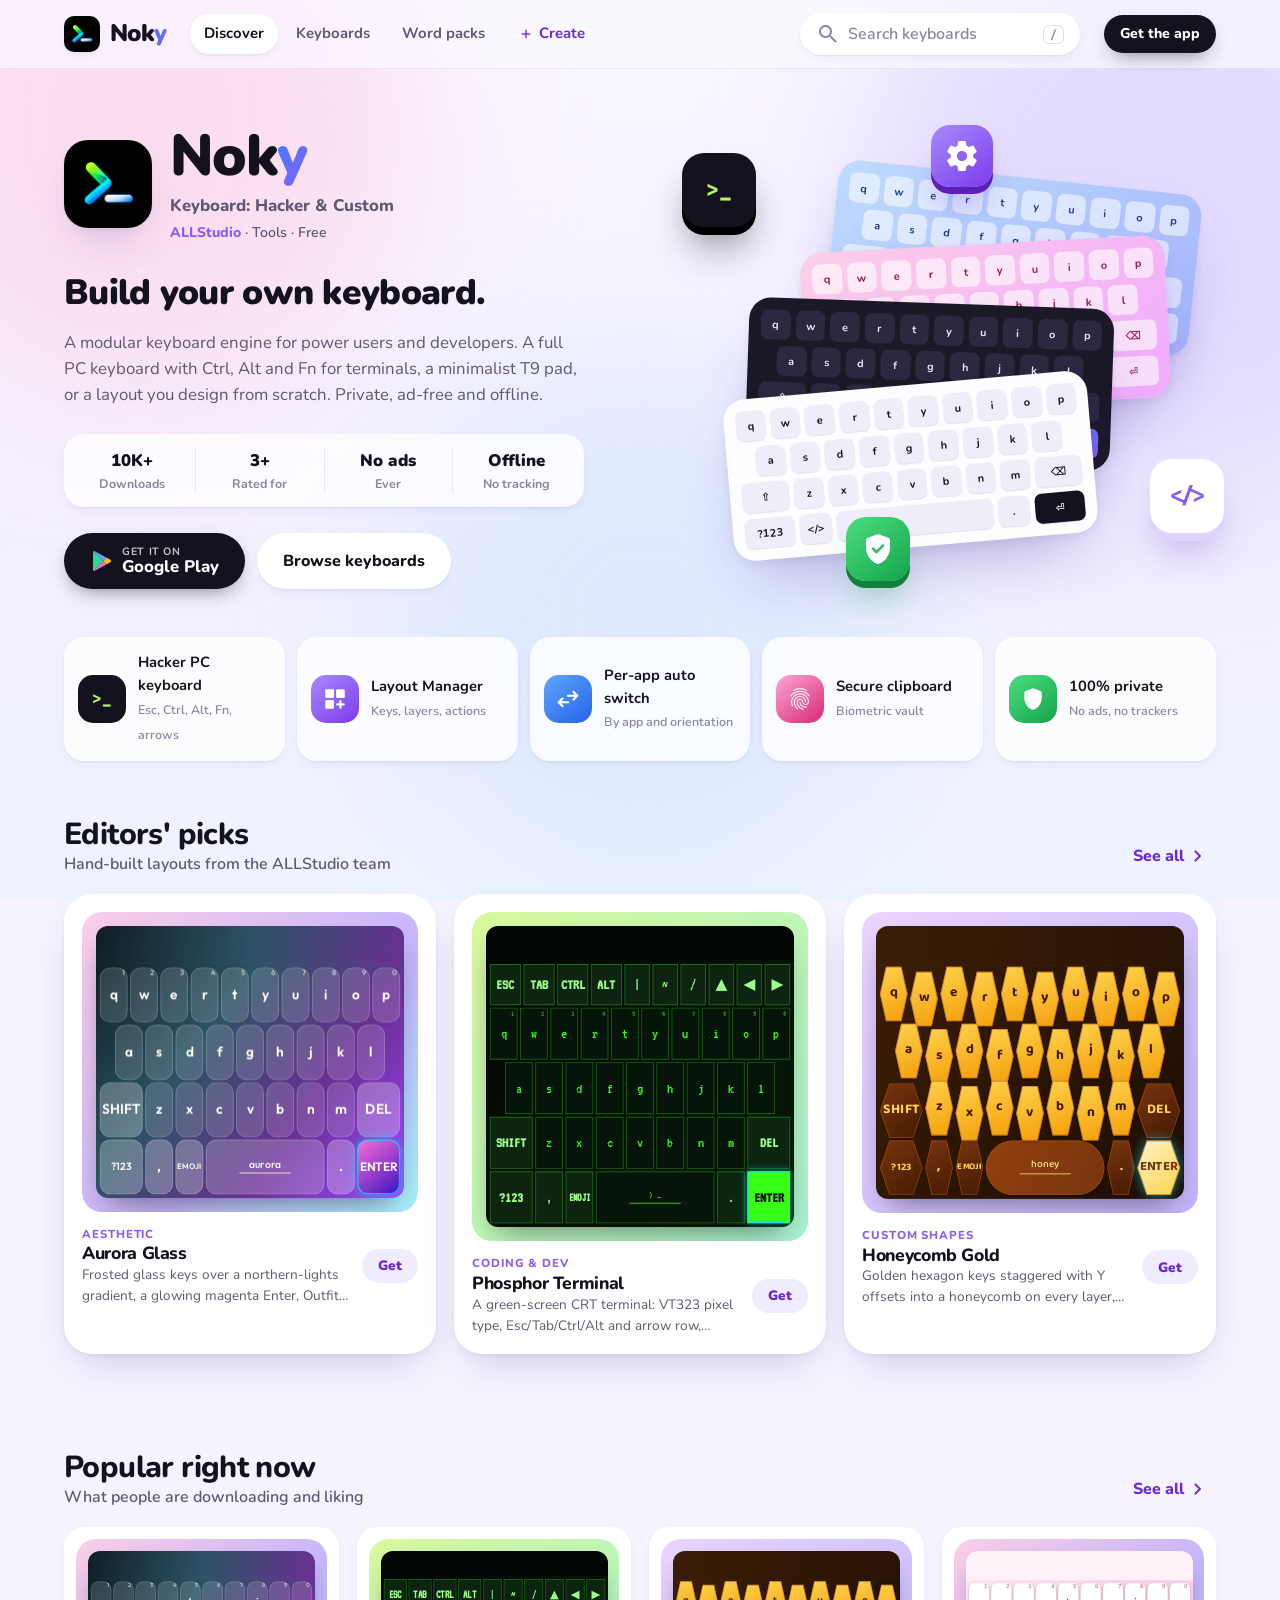
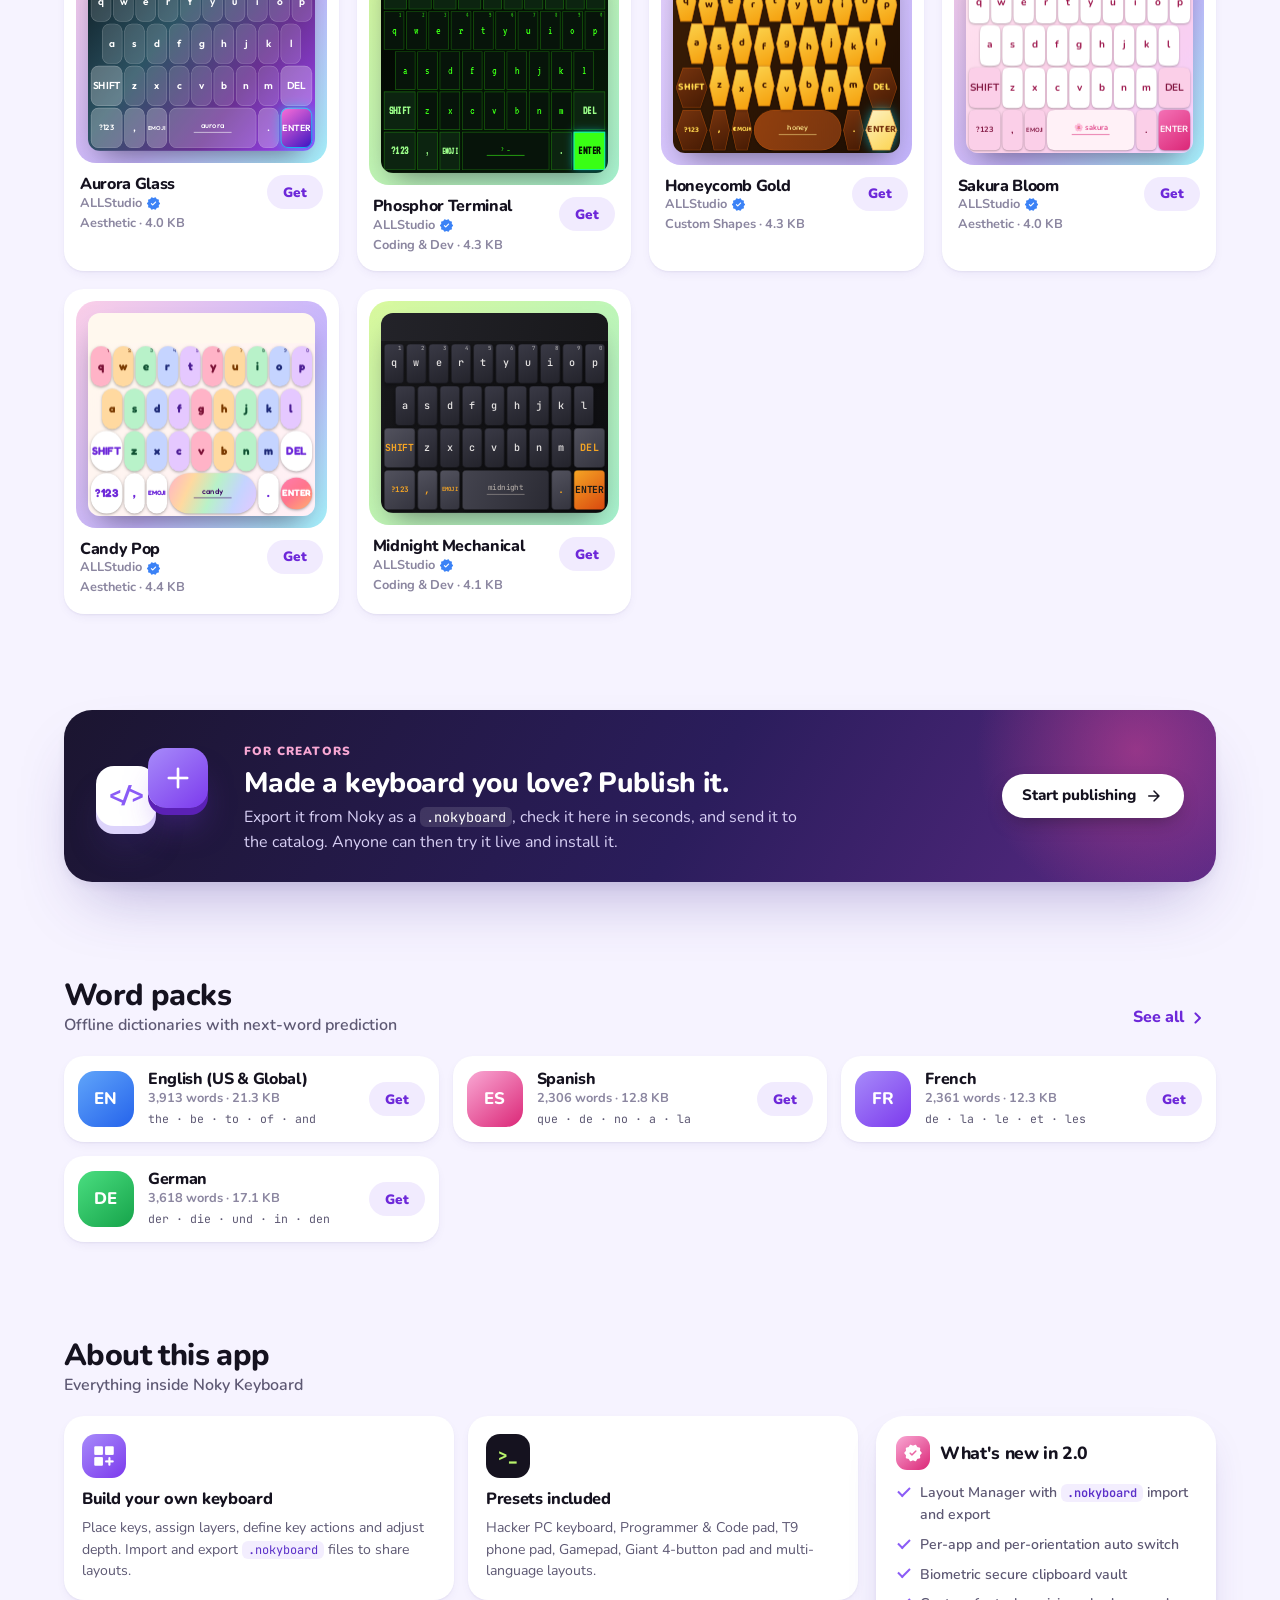
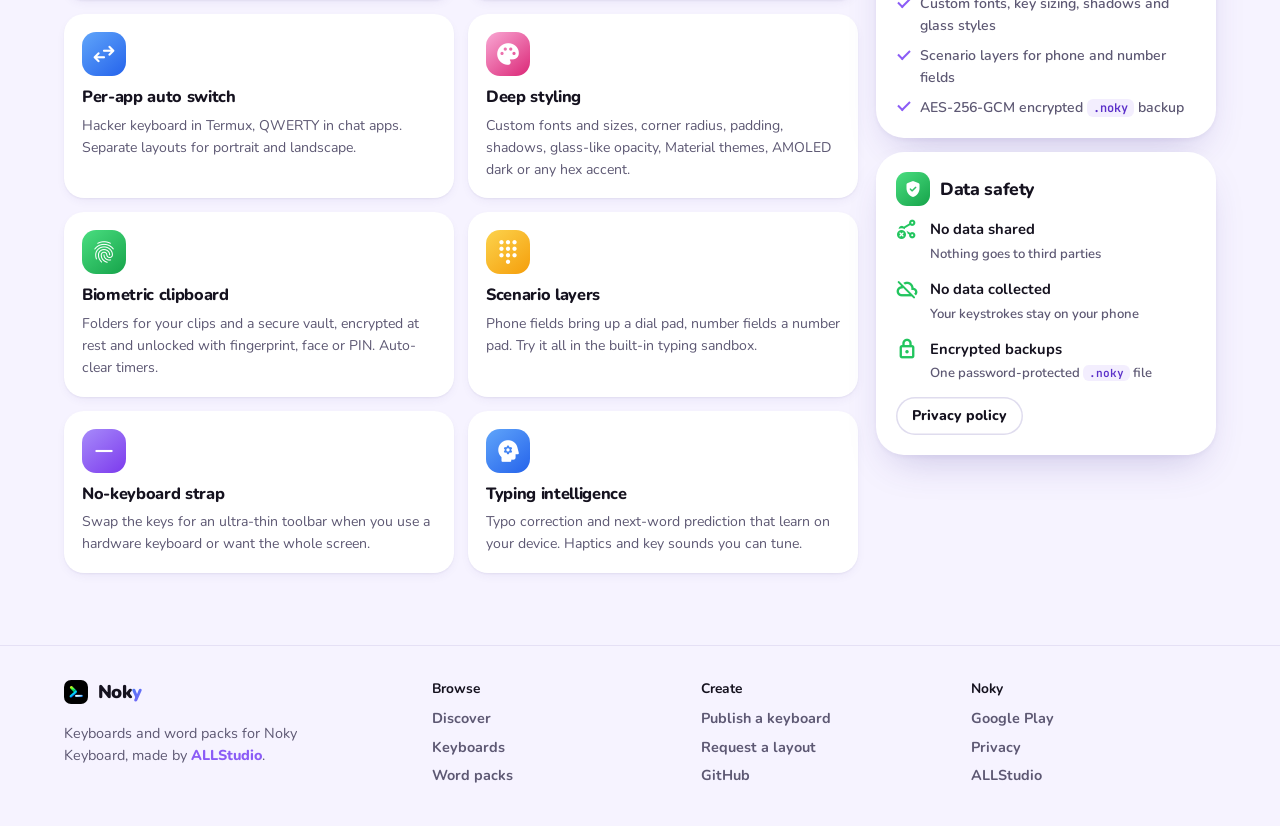
==== commit 83e6ba05: "Publish site from 66364fe" ====
--- a/index.html
+++ b/index.html
@@ -28,7 +28,7 @@
     <link href="https://fonts.googleapis.com/css2?family=Nunito:wght@500;600;700;800;900&family=JetBrains+Mono:wght@400;500;600&display=swap" rel="stylesheet">
     <!-- Icon subset for the page itself (see README → Icons). Keyboard previews fetch their own icons on demand. -->
     <link href="https://fonts.googleapis.com/css2?family=Material+Symbols+Rounded:opsz,wght,FILL,GRAD@20..48,400..600,0..1,0&icon_names=add,add_circle,arrow_forward,attach_file,auto_awesome,back_hand,block,bolt,check_circle,chevron_right,close,cloud_off,dashboard_customize,delete_sweep,dialpad,download,download_done,edit_note,error,expand_more,explore,fact_check,favorite,fingerprint,function,gpp_maybe,heart_minus,hexagon,horizontal_rule,info,ios_share,keyboard,link,lock,mail,menu_book,new_releases,palette,psychology,publish,rocket_launch,search,search_off,settings,share_off,shield,shield_lock,sort,swap_horiz,task_alt,terminal,upload_file,verified,verified_user,visibility,warning,workspace_premium&display=block" rel="stylesheet">
-    <link rel="stylesheet" href="./styles.css">
+    <link rel="stylesheet" href="./styles.css?v=85855b766b">
 </head>
 <body data-page="home">
     <a class="skip-link" href="#main">Skip to content</a>
@@ -363,10 +363,10 @@
 
     <div id="toast" class="toast" role="status" aria-live="polite"></div>
 
-    <script src="./config.js" defer></script>
-    <script src="./stats.js" defer></script>
-    <script src="./key-icons.js" defer></script>
-    <script src="./renderer.js" defer></script>
-    <script src="./app.js" defer></script>
+    <script src="./config.js?v=f809922521" defer></script>
+    <script src="./stats.js?v=38d0a9556a" defer></script>
+    <script src="./key-icons.js?v=28508726af" defer></script>
+    <script src="./renderer.js?v=bbb91b7966" defer></script>
+    <script src="./app.js?v=f99845006c" defer></script>
 </body>
 </html>
--- a/styles.css
+++ b/styles.css
@@ -40,7 +40,6 @@
     color: var(--text);
     background: var(--bg);
     -webkit-font-smoothing: antialiased;
-    overflow-x: hidden;
 }
 body.no-scroll { overflow: hidden; }
 a { color: inherit; text-decoration: none; }
@@ -268,7 +267,7 @@
 .tray.cat-other { background: linear-gradient(135deg, #e0e7ff 0%, #fce7f3 100%); }
 
 /* Keyboard grid */
-.kbd-grid { display: grid; grid-template-columns: repeat(auto-fill, minmax(260px, 1fr)); gap: 18px; }
+.kbd-grid { display: grid; grid-template-columns: repeat(auto-fill, minmax(min(100%, 260px), 1fr)); gap: 18px; }
 .kbd-tile {
     background: var(--card-solid); border-radius: var(--r); padding: 12px; box-shadow: var(--sh-1);
     display: flex; flex-direction: column; gap: 12px; cursor: pointer;
@@ -289,8 +288,7 @@
 .empty p { color: var(--text-2); margin-bottom: 16px; }
 
 /* Dictionaries */
-.dict-grid { display: grid; grid-template-columns: repeat(auto-fill, minmax(320px, 1fr)); gap: 14px; }
-@media (max-width: 400px) { .dict-grid { grid-template-columns: 1fr; } }
+.dict-grid { display: grid; grid-template-columns: repeat(auto-fill, minmax(min(100%, 320px), 1fr)); gap: 14px; }
 .dict-tile { display: flex; align-items: center; gap: 14px; background: var(--card-solid); border-radius: var(--r); padding: 14px; box-shadow: var(--sh-1); transition: transform 180ms var(--ease), box-shadow 180ms var(--ease); }
 .dict-tile:hover { transform: translateY(-2px); box-shadow: var(--sh-2); }
 .dict-tile .squircle { width: 56px; height: 56px; border-radius: 17px; font-size: 1.05rem; text-transform: uppercase; letter-spacing: 0.02em; }
@@ -645,3 +643,24 @@
 .not-found h1 { font-size: clamp(1.8rem, 5vw, 2.6rem); color: var(--ink); }
 .not-found p { color: var(--text-2); font-weight: 600; max-width: 460px; }
 .not-found .hero-cta { justify-content: center; margin-top: 8px; }
+
+/* ── Phone layout safety ───────────────────────────────────────────────────
+   Grid and flex children default to "never narrower than my content", so one long
+   unbroken line (a word sample, a name) could push a card — and the whole page —
+   wider than the phone. Let them shrink, and never let the page scroll sideways. */
+html { overflow-x: clip; }
+.kbd-tile, .dict-tile, .feature-card, .feat, .card, .step, .pillar, .hl, .stat, .journey li, .faq details { min-width: 0; }
+.features, .steps, .workspace, .form-grid, .about-grid, .sheet-body, .footer-grid, .create-hero-grid, .hero-grid { min-width: 0; }
+.features > *, .steps > *, .workspace > *, .form-grid > *, .about-grid > *, .sheet-body > *, .footer-grid > *, .create-hero-grid > *, .hero-grid > * { min-width: 0; }
+code, .mono, .pkg-info dd { overflow-wrap: anywhere; }
+@media (max-width: 420px) {
+    .segmented { display: flex; width: 100%; }
+    .seg { flex: 1; padding: 0 8px; font-size: 0.84rem; }
+}
+@media (max-width: 720px) {
+    .sheet-actions { display: grid; grid-template-columns: auto 1fr 1fr; gap: 10px; width: 100%; }
+    .sheet-actions:has(> .like-btn[hidden]) { grid-template-columns: 1fr 1fr; }
+    .sheet-actions .share-wrap, .sheet-actions .share-btn, .sheet-actions > .btn { width: 100%; min-width: 0; }
+}
+.faq-badge { font-size: 1.15em !important; vertical-align: -0.2em; margin: 0 1px; }
+.small-note { font-size: 0.82rem; margin-top: -6px; }
